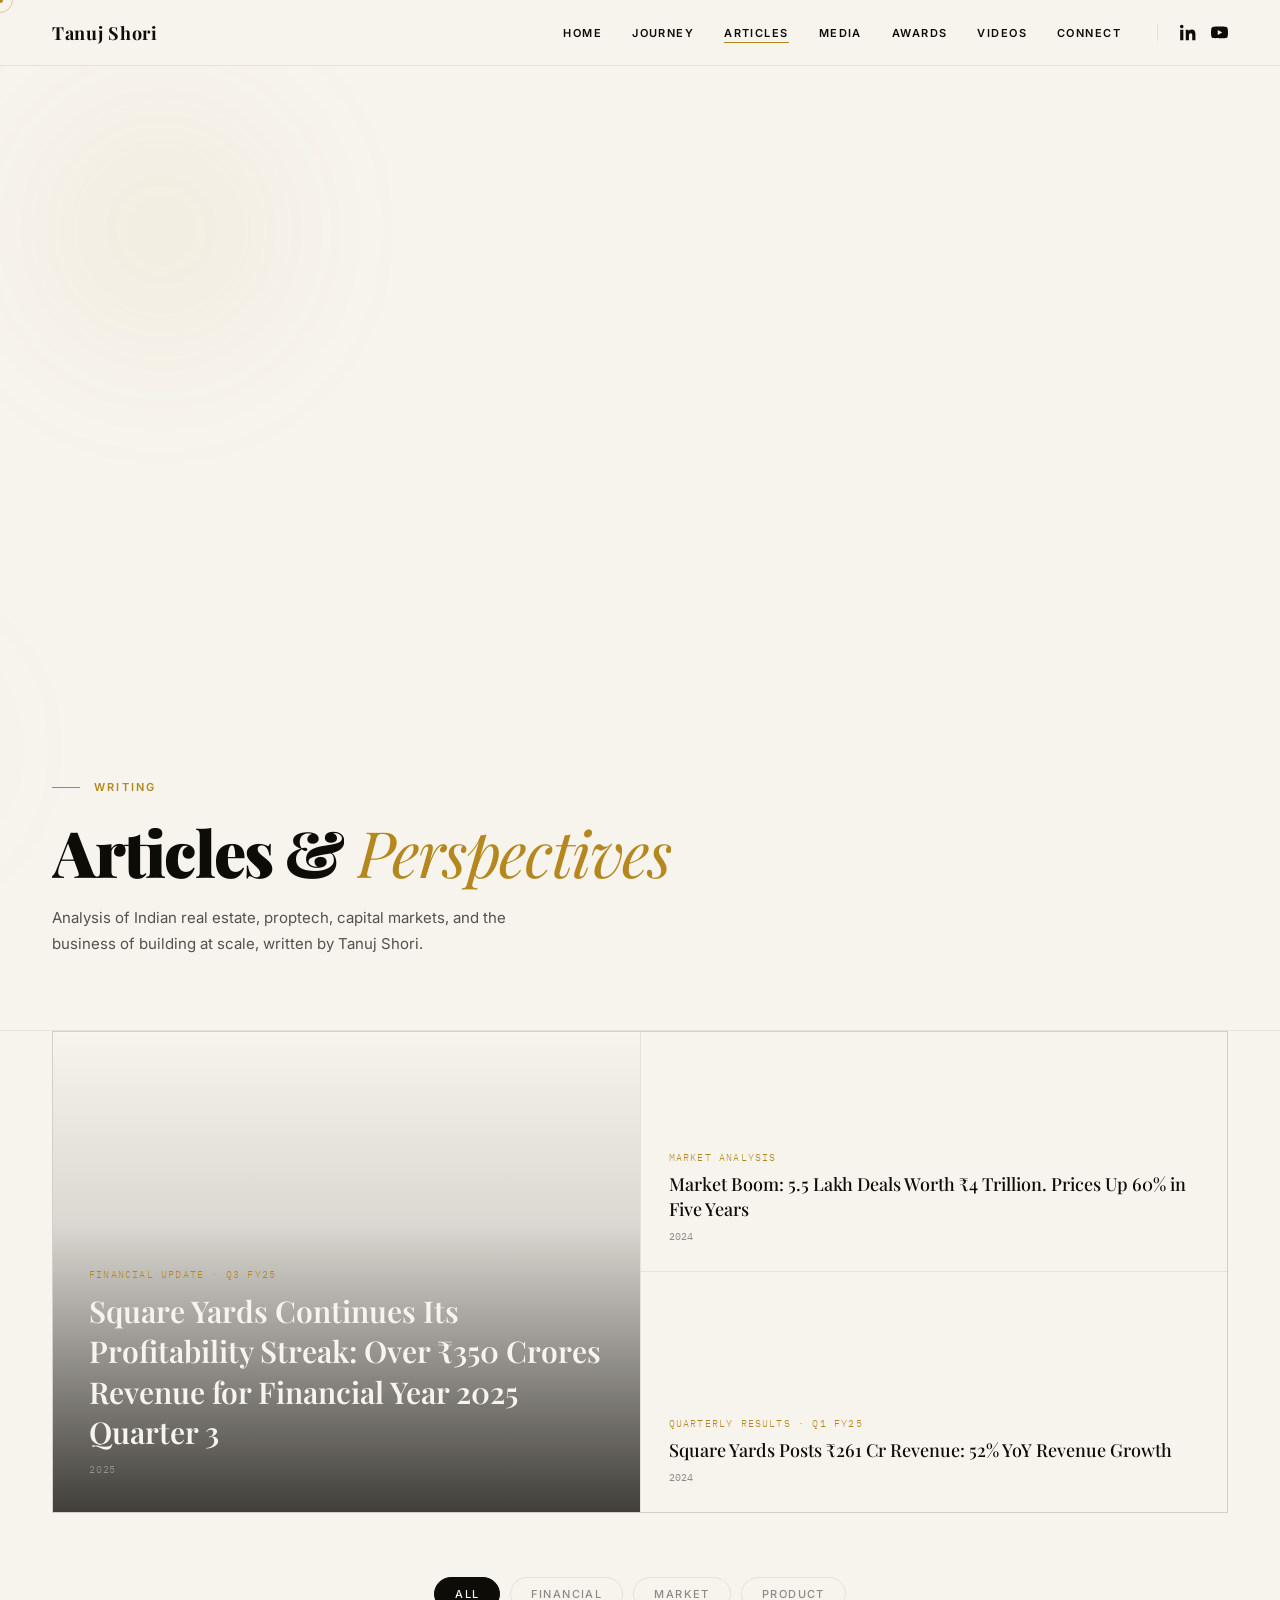
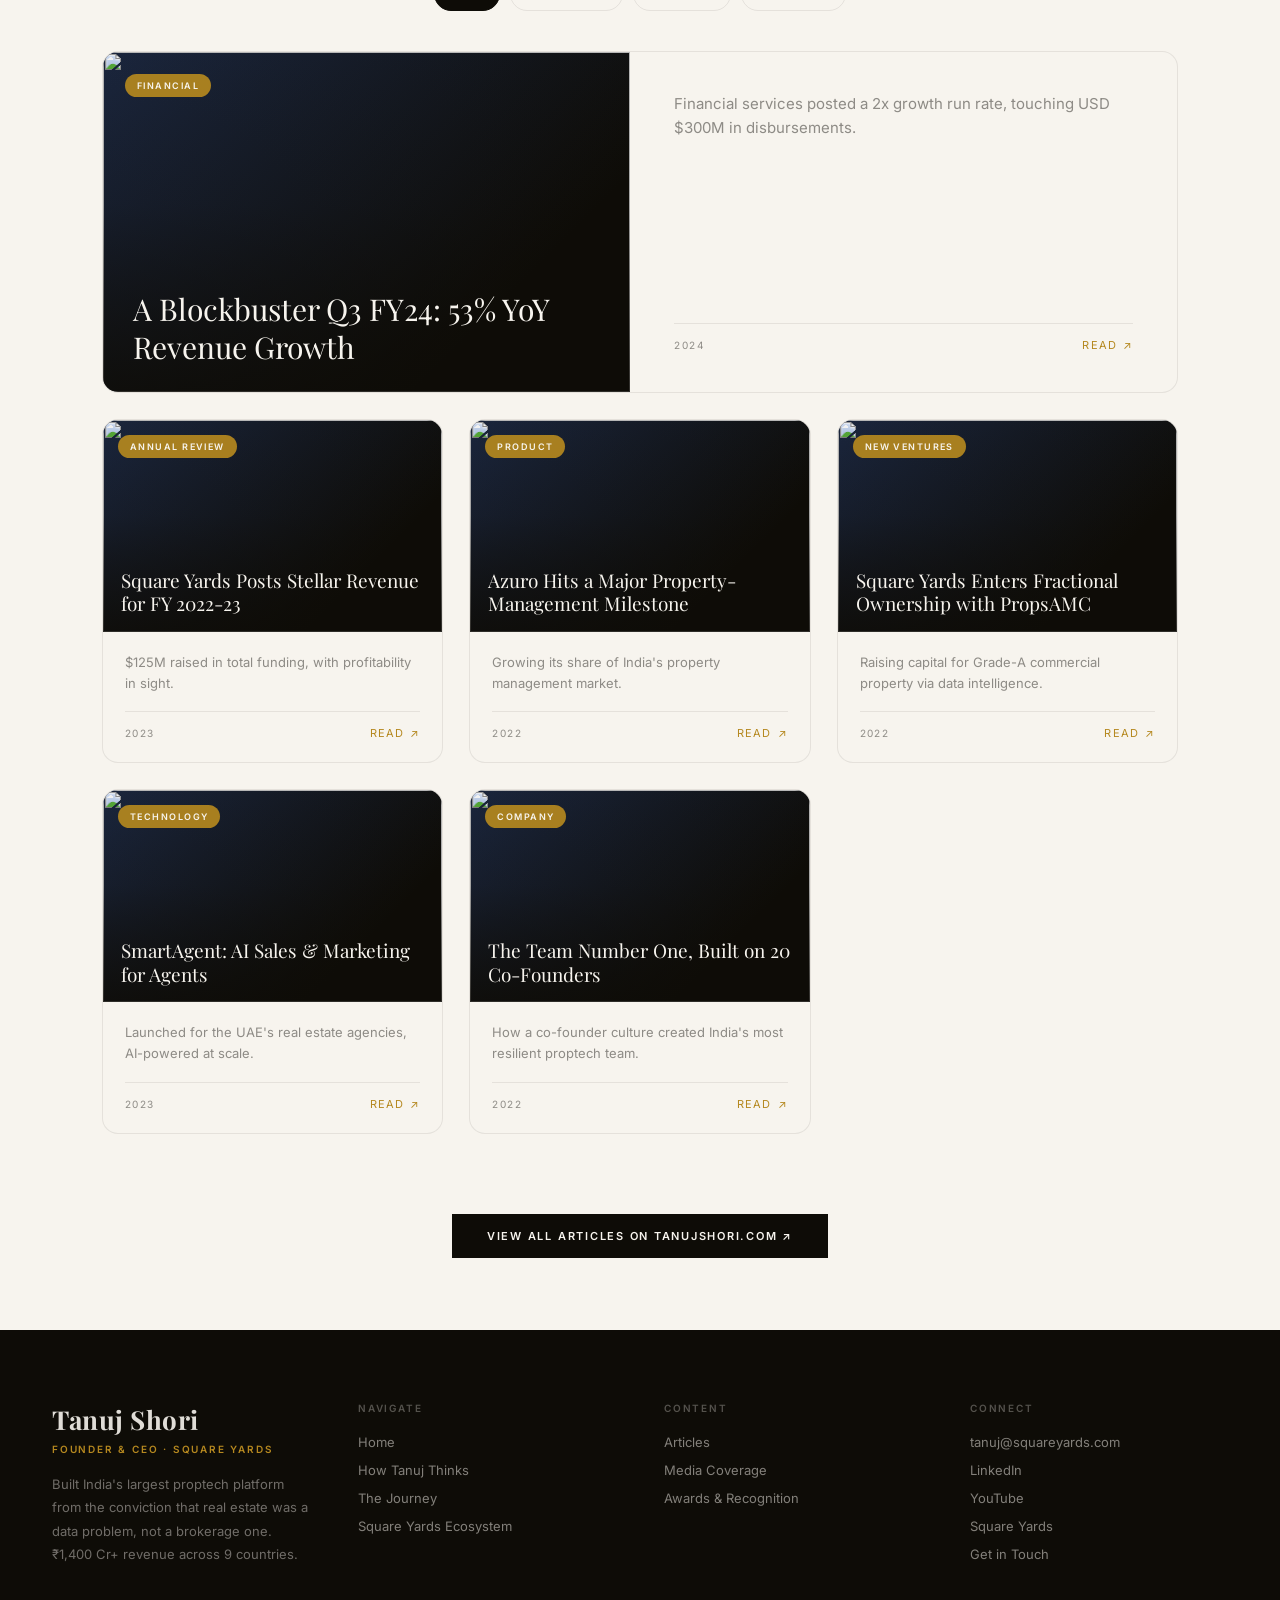
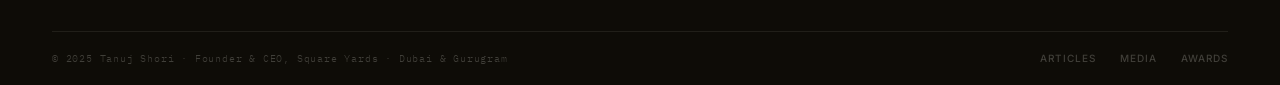
==== articles.html @ 81e1f93f "Update articles.html" ====
<!DOCTYPE html>
<html lang="en">
<head>
<meta charset="UTF-8">
<meta name="viewport" content="width=device-width,initial-scale=1.0">
<title>Articles · Tanuj Shori</title>
<meta name="description" content="Writing and thinking by Tanuj Shori, Founder and CEO of Square Yards, on Indian real estate, proptech, and building at scale.">
<link rel="stylesheet" href="shared.css">
<style>
.articles-grid{display:grid;grid-template-columns:repeat(3,1fr);gap:32px;padding:72px var(--pad);}
.a-card-img{background:var(--cream);}
.featured-row{display:grid;grid-template-columns:1fr 1fr;gap:1px;background:var(--ink08);border:1px solid var(--ink08);margin:0 var(--pad) 56px;}
.feat-big{grid-row:span 2;background:var(--parchment);position:relative;overflow:hidden;min-height:480px;display:flex;flex-direction:column;justify-content:flex-end;padding:36px;}
.feat-big-img{position:absolute;inset:0;overflow:hidden;}
.feat-big-img img{width:100%;height:100%;object-fit:cover;transition:transform .55s cubic-bezier(.16,1,.3,1);}
.feat-big:hover .feat-big-img img{transform:scale(1.04);}
.feat-big-overlay{position:absolute;inset:0;background:linear-gradient(to top,rgba(14,12,7,.78) 0%,rgba(14,12,7,.12) 60%,transparent 100%);}
.feat-big-content{position:relative;z-index:1;}
.feat-big-cat{font-family:var(--mono);font-size:10px;font-weight:300;letter-spacing:.12em;text-transform:uppercase;color:var(--gold);margin-bottom:10px;}
.feat-big-title{font-family:var(--serif);font-size:clamp(22px,2.4vw,30px);font-weight:600;color:#F7F4EE;line-height:1.35;margin-bottom:10px;}
.feat-big-yr{font-family:var(--mono);font-size:10px;font-weight:300;color:rgba(247,244,238,.4);letter-spacing:.08em;}
.feat-sm{background:var(--parchment);padding:28px;display:flex;flex-direction:column;justify-content:flex-end;min-height:220px;position:relative;overflow:hidden;transition:background .25s;}
.feat-sm:hover{background:var(--warm-white);}
.feat-sm-cat{font-family:var(--mono);font-size:10px;font-weight:300;letter-spacing:.12em;text-transform:uppercase;color:var(--gold);margin-bottom:8px;}
.feat-sm-title{font-family:var(--serif);font-size:18px;font-weight:500;color:var(--ink);line-height:1.4;margin-bottom:8px;transition:color .2s;}
.feat-sm:hover .feat-sm-title{color:var(--gold);}
.feat-sm-yr{font-family:var(--mono);font-size:10px;color:var(--ink45);}
.filter-bar{display:flex;align-items:center;gap:0;padding:0 var(--pad);border-bottom:1px solid var(--ink08);}
.filter-btn{font-size:11px;font-weight:500;letter-spacing:.13em;text-transform:uppercase;color:var(--ink45);padding:16px 22px;border-bottom:2px solid transparent;margin-bottom:-1px;transition:color .2s,border-color .2s;cursor:pointer;background:none;border-left:none;border-right:none;border-top:none;}
.filter-btn.on{color:var(--ink);border-bottom-color:var(--gold);}
.filter-btn:hover{color:var(--ink);}
@media(max-width:900px){
  .featured-row{grid-template-columns:1fr;}
  .feat-big{grid-row:span 1;min-height:340px;}
  .articles-grid{grid-template-columns:1fr;padding:48px var(--pad);}
}
.cover-1{background:#1A1710;}.cover-2{background:#E8E3D8;}.cover-3{background:#1E160A;}
.cover-4{background:#EDE9DF;}.cover-5{background:#0E0C07;}.cover-6{background:#E5E0D4;}
.cover-7{background:#241C0A;}.cover-8{background:#F0EBE0;}.cover-9{background:#130F06;}
.svg-overlay{width:100%;height:100%;display:flex;align-items:center;justify-content:center;position:absolute;inset:0;}
.svg-txt{font-family:'Playfair Display',serif;font-size:52px;font-style:italic;font-weight:400;opacity:.14;letter-spacing:-.02em;}
.svg-dark .svg-txt{color:#0E0C07;}.svg-light .svg-txt{color:#F7F4EE;}

/* ===== modern magazine cards ===== */
.mag-wrap{max-width:1180px;margin:0 auto;padding:36px var(--pad) 80px;}
.mag-grid{display:grid;grid-template-columns:repeat(auto-fill,minmax(300px,1fr));gap:26px;}
.mag-card{display:flex;flex-direction:column;background:var(--parchment);border:1px solid var(--ink08);border-radius:16px;overflow:hidden;text-decoration:none;transition:transform .32s cubic-bezier(.22,1,.36,1),box-shadow .32s,border-color .32s;}
.mag-card:hover{transform:translateY(-7px);box-shadow:0 28px 56px -32px rgba(14,12,7,.55);border-color:var(--gold-rule);}
.mag-cover{position:relative;aspect-ratio:16/10;overflow:hidden;background:linear-gradient(135deg,#1b2740,#0E0C07 75%);}
.mag-cover img{position:absolute;inset:0;width:100%;height:100%;object-fit:cover;transition:transform .5s ease;}
.mag-card:hover .mag-cover img{transform:scale(1.06);}
.mag-cover::after{content:'';position:absolute;inset:0;background:linear-gradient(to top,rgba(14,12,7,.82),rgba(14,12,7,.15) 55%,rgba(14,12,7,.05));}
.mag-badge{position:absolute;top:15px;left:15px;z-index:2;font-size:9px;font-weight:600;letter-spacing:.16em;text-transform:uppercase;color:#F7F4EE;background:rgba(181,136,31,.92);padding:6px 12px;border-radius:100px;}
.mag-cover-title{position:absolute;left:18px;right:18px;bottom:16px;z-index:2;font-family:'Playfair Display',serif;font-size:19px;line-height:1.24;color:#F7F4EE;}
.mag-body{padding:20px 22px 22px;display:flex;flex-direction:column;flex:1;}
.mag-excerpt{font-size:13px;line-height:1.6;color:var(--ink45);flex:1;}
.mag-meta{display:flex;align-items:center;justify-content:space-between;margin-top:18px;padding-top:14px;border-top:1px solid var(--ink08);}
.mag-yr{font-size:10px;letter-spacing:.14em;text-transform:uppercase;color:var(--ink45);}
.mag-read{font-size:11px;letter-spacing:.1em;text-transform:uppercase;color:var(--gold);display:inline-flex;gap:6px;align-items:center;}
.mag-card:hover .mag-read span{transform:translateX(4px);}
.mag-read span{transition:transform .3s;}
/* featured lead */
.mag-card--feat{grid-column:1/-1;flex-direction:row;}
.mag-card--feat .mag-cover{flex:1.15;aspect-ratio:auto;min-height:340px;}
.mag-card--feat .mag-cover-title{font-size:30px;left:30px;right:30px;bottom:26px;}
.mag-card--feat .mag-body{flex:1;justify-content:center;padding:40px 44px;}
.mag-card--feat .mag-excerpt{font-size:15px;}
.mag-card--feat .mag-badge{top:22px;left:22px;}
@media(max-width:760px){.mag-card--feat{flex-direction:column;}.mag-card--feat .mag-cover{min-height:220px;}.mag-card--feat .mag-body{padding:24px;}}
/* modern filter pills */
.filter-bar{justify-content:center;flex-wrap:wrap;gap:10px;border-bottom:none !important;padding:8px var(--pad) 4px !important;}
.filter-btn{border:1px solid var(--ink08) !important;border-radius:100px !important;padding:9px 20px !important;margin:0 !important;}
.filter-btn.on{background:var(--ink);color:#F7F4EE !important;border-color:var(--ink) !important;}

</style>

<style>
/* ── PREMIUM MOTION ── */
@keyframes mRise{from{transform:translateY(112%)}to{transform:translateY(0)}}
@keyframes lineGrow{from{width:0}to{width:28px}}
@keyframes fadeUp{from{opacity:0;transform:translateY(16px)}to{opacity:1;transform:translateY(0)}}
@keyframes orbA{0%,100%{transform:translate(0,0) scale(1)}50%{transform:translate(44px,-30px) scale(1.14)}}
@keyframes orbB{0%,100%{transform:translate(0,0) scale(1)}50%{transform:translate(-52px,26px) scale(1.07)}}
.page-header{position:relative;overflow:hidden;}
.orb{position:absolute;border-radius:50%;filter:blur(70px);pointer-events:none;opacity:.55;z-index:0;}
.orb-a{width:360px;height:360px;right:6%;top:-90px;background:radial-gradient(circle,rgba(181,136,31,.20),transparent 70%);animation:orbA 14s ease-in-out infinite;}
.orb-b{width:280px;height:280px;right:26%;bottom:-110px;background:radial-gradient(circle,rgba(181,136,31,.11),transparent 70%);animation:orbB 18s ease-in-out infinite;}
.page-header>*{position:relative;z-index:1;}
.page-header-eye-line{animation:lineGrow .8s cubic-bezier(.16,1,.3,1) both;}
.page-header-eye-text{animation:fadeUp .7s .15s cubic-bezier(.16,1,.3,1) both;}
.mline{display:inline-block;overflow:hidden;vertical-align:bottom;padding-bottom:.08em;margin-bottom:-.08em;}
.mline-in{display:inline-block;transform:translateY(112%);animation:mRise .95s .18s cubic-bezier(.16,1,.3,1) forwards;}
.mline:nth-of-type(2) .mline-in{animation-delay:.34s;}
.page-header-sub{animation:fadeUp .8s .58s cubic-bezier(.16,1,.3,1) both;}
.img-rev{position:relative;}
.img-rev::after{content:'';position:absolute;inset:0;z-index:2;background:linear-gradient(105deg,var(--cream) 55%,rgba(181,136,31,.30));transform:translateX(0);transition:transform 1.05s cubic-bezier(.7,0,.2,1) .1s;}
.vis .img-rev::after{transform:translateX(102%);}
.a-card{transition:transform .35s cubic-bezier(.16,1,.3,1);}
.a-card:hover{transform:translateY(-4px);}
@media(prefers-reduced-motion:reduce){
  .mline-in,.page-header-eye-line,.page-header-eye-text,.page-header-sub{animation:none!important;transform:none!important;opacity:1!important;}
  .orb{display:none;}
  .img-rev::after{display:none;}
}
</style>
<style>.feat-sm,.feat-big{transition:transform .35s cubic-bezier(.16,1,.3,1);}.feat-sm:hover{transform:translateY(-3px);}</style></head>
<body>
<div class="cur" id="cur"></div>
<div class="cur-ring" id="ring"></div>

<nav class="nav" id="nav">
  <a href="index.html" class="nav-brand">Tanuj Shori</a>
  <div class="nav-links">
    <a href="index.html" class="nav-a">Home</a>
    <a href="index.html#journey" class="nav-a">Journey</a>
    <a href="articles.html" class="nav-a active">Articles</a>
    <a href="media.html" class="nav-a">Media</a>
    <a href="awards.html" class="nav-a">Awards</a>
    <a href="videos.html" class="nav-a">Videos</a>
    <a href="index.html#connect" class="nav-a">Connect</a>
    <span class="nav-social">
      <a href="https://www.linkedin.com/in/tanuj-shori-420b402/" target="_blank" rel="noopener" class="nav-ico" aria-label="LinkedIn"><svg viewBox="0 0 24 24" fill="currentColor"><path d="M4.98 3.5C4.98 4.88 3.87 6 2.49 6S0 4.88 0 3.5 1.11 1 2.49 1s2.49 1.12 2.49 2.5zM.24 8h4.5v15H.24V8zm7.5 0h4.31v2.05h.06c.6-1.14 2.07-2.34 4.26-2.34 4.56 0 5.4 3 5.4 6.9V23h-4.5v-6.49c0-1.55-.03-3.54-2.16-3.54-2.16 0-2.49 1.69-2.49 3.43V23h-4.5V8z"/></svg></a>
      <a href="https://www.youtube.com/channel/UCA9dt3sQlYdMNg7EwJvCCUQ" target="_blank" rel="noopener" class="nav-ico" aria-label="YouTube"><svg viewBox="0 0 24 24" fill="currentColor"><path d="M23.5 6.2a3.02 3.02 0 0 0-2.12-2.14C19.5 3.55 12 3.55 12 3.55s-7.5 0-9.38.51A3.02 3.02 0 0 0 .5 6.2 31.5 31.5 0 0 0 0 12a31.5 31.5 0 0 0 .5 5.8 3.02 3.02 0 0 0 2.12 2.14C4.5 20.45 12 20.45 12 20.45s7.5 0 9.38-.51a3.02 3.02 0 0 0 2.12-2.14A31.5 31.5 0 0 0 24 12a31.5 31.5 0 0 0-.5-5.8zM9.55 15.57V8.43L15.82 12l-6.27 3.57z"/></svg></a>
    </span>
  </div>
  <div class="burger" id="burger"><span></span><span></span><span></span></div>
</nav>
<div class="mob-drawer" id="drawer">
  <a href="index.html" class="mob-a">Home</a>
  <a href="index.html#journey" class="mob-a">Journey</a>
  <a href="articles.html" class="mob-a">Articles</a>
  <a href="media.html" class="mob-a">Media</a>
  <a href="awards.html" class="mob-a">Awards</a>
  <a href="videos.html" class="mob-a">Videos</a>
  <a href="index.html#connect" class="mob-a">Connect</a>
</div>

<div class="page-header">
  <div class="orb orb-a"></div>
  <div class="orb orb-b"></div>

  <div class="page-header-eye rv"><div class="page-header-eye-line"></div><span class="page-header-eye-text">Writing</span></div>
  <h1 class="page-header-h"><span class="mline"><span class="mline-in">Articles &amp;</span></span> <span class="mline"><span class="mline-in"><em>Perspectives</em></span></span></h1>
  <p class="page-header-sub rv d2">Analysis of Indian real estate, proptech, capital markets, and the business of building at scale, written by Tanuj Shori.</p>
</div>

<!-- FEATURED EDITORIAL LAYOUT -->
<div class="featured-row">
  <a href="https://www.tanujshori.com/article/square-yards-continues-its-profitability-streak-over-rs-350-crores-revenue-for-financial-year-2025-quarter-3/" target="_blank" rel="noopener" class="feat-big rv">
    <div class="feat-big-img img-rev cover-1"><div class="svg-overlay svg-light"><span class="svg-txt">₹350Cr+</span></div></div>
    <div class="feat-big-overlay"></div>
    <div class="feat-big-content">
      <div class="feat-big-cat">Financial Update · Q3 FY25</div>
      <div class="feat-big-title">Square Yards Continues Its Profitability Streak: Over ₹350 Crores Revenue for Financial Year 2025 Quarter 3</div>
      <div class="feat-big-yr">2025</div>
    </div>
  </a>
  <a href="https://www.tanujshori.com/article/market-boom-5-5-lakh-deals-worth-rs-4-trillion-prices-skyrocket-60-percent-in-5-years/" target="_blank" rel="noopener" class="feat-sm">
    <div class="feat-sm-cat">Market Analysis</div>
    <div class="feat-sm-title">Market Boom: 5.5 Lakh Deals Worth ₹4 Trillion. Prices Up 60% in Five Years</div>
    <div class="feat-sm-yr">2024</div>
  </a>
  <a href="https://www.tanujshori.com/article/square-yards-posts-inr-261-revenue-registers-52-y-o-y-revenue-growth-in-q1-fy25/" target="_blank" rel="noopener" class="feat-sm">
    <div class="feat-sm-cat">Quarterly Results · Q1 FY25</div>
    <div class="feat-sm-title">Square Yards Posts ₹261 Cr Revenue: 52% YoY Revenue Growth</div>
    <div class="feat-sm-yr">2024</div>
  </a>
</div>

<!-- ALL ARTICLES GRID -->
<div class="filter-bar">
  <button class="filter-btn on" data-f="all">All</button>
  <button class="filter-btn" data-f="financial">Financial</button>
  <button class="filter-btn" data-f="market">Market</button>
  <button class="filter-btn" data-f="product">Product</button>
</div>

<div class="mag-wrap"><div class="mag-grid">
  <a href="https://www.tanujshori.com/article/a-blockbuster-q3-fy24-for-square-yards-with-53-of-yoy-revenue-growth/" target="_blank" rel="noopener" class="mag-card a-card mag-card--feat rv" data-cat="financial">
    <div class="mag-cover"><span class="mag-badge">Financial</span><img src="https://images.unsplash.com/photo-1444723121867-7a241cacace9?auto=format&fit=crop&w=900&q=80" alt="" loading="lazy"><span class="mag-cover-title">A Blockbuster Q3 FY24: 53% YoY Revenue Growth</span></div>
    <div class="mag-body"><p class="mag-excerpt">Financial services posted a 2x growth run rate, touching USD $300M in disbursements.</p><div class="mag-meta"><span class="mag-yr">2024</span><span class="mag-read">Read<span>&#8599;</span></span></div></div>
  </a>
  <a href="https://www.tanujshori.com/article/square-yards-posts-stellar-revenue-feat-for-fy2022-23/" target="_blank" rel="noopener" class="mag-card a-card rv" data-cat="financial">
    <div class="mag-cover"><span class="mag-badge">Annual Review</span><img src="https://images.unsplash.com/photo-1496514428289-1e75a4dee5db?auto=format&fit=crop&w=900&q=80" alt="" loading="lazy"><span class="mag-cover-title">Square Yards Posts Stellar Revenue for FY 2022-23</span></div>
    <div class="mag-body"><p class="mag-excerpt">$125M raised in total funding, with profitability in sight.</p><div class="mag-meta"><span class="mag-yr">2023</span><span class="mag-read">Read<span>&#8599;</span></span></div></div>
  </a>
  <a href="https://www.tanujshori.com/article/azuro-by-square-yards-achieves-huge-milestone-for-its-property-management-business/" target="_blank" rel="noopener" class="mag-card a-card rv" data-cat="product">
    <div class="mag-cover"><span class="mag-badge">Product</span><img src="https://images.unsplash.com/photo-1529253355930-ddbe423a2ac7?auto=format&fit=crop&w=900&q=80" alt="" loading="lazy"><span class="mag-cover-title">Azuro Hits a Major Property-Management Milestone</span></div>
    <div class="mag-body"><p class="mag-excerpt">Growing its share of India's property management market.</p><div class="mag-meta"><span class="mag-yr">2022</span><span class="mag-read">Read<span>&#8599;</span></span></div></div>
  </a>
  <a href="https://www.tanujshori.com/article/square-yards-gets-into-fractional-ownership-category-with-new-venture/" target="_blank" rel="noopener" class="mag-card a-card rv" data-cat="product">
    <div class="mag-cover"><span class="mag-badge">New Ventures</span><img src="https://images.unsplash.com/photo-1444723121867-7a241cacace9?auto=format&fit=crop&w=900&q=80" alt="" loading="lazy"><span class="mag-cover-title">Square Yards Enters Fractional Ownership with PropsAMC</span></div>
    <div class="mag-body"><p class="mag-excerpt">Raising capital for Grade-A commercial property via data intelligence.</p><div class="mag-meta"><span class="mag-yr">2022</span><span class="mag-read">Read<span>&#8599;</span></span></div></div>
  </a>
  <a href="https://www.tanujshori.com/article/an-innovative-ai-based-marketing-and-sales-platform-from-square-yards/" target="_blank" rel="noopener" class="mag-card a-card rv" data-cat="product">
    <div class="mag-cover"><span class="mag-badge">Technology</span><img src="https://images.unsplash.com/photo-1496514428289-1e75a4dee5db?auto=format&fit=crop&w=900&q=80" alt="" loading="lazy"><span class="mag-cover-title">SmartAgent: AI Sales & Marketing for Agents</span></div>
    <div class="mag-body"><p class="mag-excerpt">Launched for the UAE's real estate agencies, AI-powered at scale.</p><div class="mag-meta"><span class="mag-yr">2023</span><span class="mag-read">Read<span>&#8599;</span></span></div></div>
  </a>
  <a href="https://www.tanujshori.com/article/square-yards-the-team-no-1-in-the-real-estate-market-with-20-co-founders/" target="_blank" rel="noopener" class="mag-card a-card rv" data-cat="market">
    <div class="mag-cover"><span class="mag-badge">Company</span><img src="https://images.unsplash.com/photo-1529253355930-ddbe423a2ac7?auto=format&fit=crop&w=900&q=80" alt="" loading="lazy"><span class="mag-cover-title">The Team Number One, Built on 20 Co-Founders</span></div>
    <div class="mag-body"><p class="mag-excerpt">How a co-founder culture created India's most resilient proptech team.</p><div class="mag-meta"><span class="mag-yr">2022</span><span class="mag-read">Read<span>&#8599;</span></span></div></div>
  </a>
</div></div>

<div style="text-align:center;padding:0 var(--pad) 72px;">
  <a href="https://www.tanujshori.com/article/" target="_blank" rel="noopener" class="btn-ink rv">View All Articles on tanujshori.com ↗</a>
</div>

<!-- FOOTER -->
<footer class="footer">
  <div class="footer-inner">
    <div>
      <div class="footer-brand-name">Tanuj Shori</div>
      <div class="footer-brand-sub">Founder &amp; CEO · Square Yards</div>
      <div class="footer-brand-desc">Built India's largest proptech platform from the conviction that real estate was a data problem, not a brokerage one. ₹1,400 Cr+ revenue across 9 countries.</div>
    </div>
    <div>
      <div class="footer-col-head">Navigate</div>
      <div class="footer-col-links">
        <a href="index.html" class="footer-col-a">Home</a>
        <a href="index.html#thinking" class="footer-col-a">How Tanuj Thinks</a>
        <a href="index.html#journey" class="footer-col-a">The Journey</a>
        <a href="index.html#ecosystem" class="footer-col-a">Square Yards Ecosystem</a>
      </div>
    </div>
    <div>
      <div class="footer-col-head">Content</div>
      <div class="footer-col-links">
        <a href="articles.html" class="footer-col-a">Articles</a>
        <a href="media.html" class="footer-col-a">Media Coverage</a>
        <a href="awards.html" class="footer-col-a">Awards &amp; Recognition</a>
      </div>
    </div>
    <div>
      <div class="footer-col-head">Connect</div>
      <div class="footer-col-links">
        <a href="mailto:tanuj@squareyards.com" class="footer-col-a">tanuj@squareyards.com</a>
        <a href="https://www.linkedin.com/in/tanuj-shori-420b402/" target="_blank" rel="noopener" class="footer-col-a">LinkedIn</a>
        <a href="https://www.youtube.com/channel/UCA9dt3sQlYdMNg7EwJvCCUQ" target="_blank" rel="noopener" class="footer-col-a">YouTube</a>
        <a href="https://www.squareyards.com" target="_blank" rel="noopener" class="footer-col-a">Square Yards</a>
        <a href="index.html#connect" class="footer-col-a">Get in Touch</a>
      </div>
    </div>
  </div>
  <div class="footer-bottom">
    <span class="footer-copy">© 2025 Tanuj Shori · Founder &amp; CEO, Square Yards · Dubai &amp; Gurugram</span>
    <div class="footer-bottom-links">
      <a href="articles.html" class="footer-bottom-a">Articles</a>
      <a href="media.html" class="footer-bottom-a">Media</a>
      <a href="awards.html" class="footer-bottom-a">Awards</a>
    </div>
  </div>
</footer>

<script src="shared.js"></script>
<script>
/* filter */
document.querySelectorAll('.filter-btn').forEach(function(btn){
  btn.addEventListener('click',function(){
    document.querySelectorAll('.filter-btn').forEach(function(b){b.classList.remove('on');});
    btn.classList.add('on');
    var f=btn.dataset.f;
    document.querySelectorAll('.a-card').forEach(function(c){
      c.style.display=(f==='all'||c.dataset.cat===f)?'':'none';
    });
  });
});
</script>
</body>
</html>
---- shared.css ----
@import url('https://fonts.googleapis.com/css2?family=Playfair+Display:ital,wght@0,400;0,500;0,700;0,900;1,300;1,400;1,700&family=Inter:wght@300;400;500;600&family=IBM+Plex+Mono:wght@300;400&display=swap');

*,*::before,*::after{box-sizing:border-box;margin:0;padding:0;}
html{scroll-behavior:smooth;font-size:16px;}
body{
  background:#F7F4EE;
  color:#0E0C07;
  font-family:'Inter',sans-serif;
  font-weight:400;
  overflow-x:hidden;
  -webkit-font-smoothing:antialiased;
  -moz-osx-font-smoothing:grayscale;
}
img{display:block;max-width:100%;}
a{text-decoration:none;color:inherit;}
button{cursor:pointer;border:none;background:none;font-family:inherit;}

:root{
  --ink:#0E0C07;
  --ink70:rgba(14,12,7,0.70);
  --ink45:rgba(14,12,7,0.45);
  --ink22:rgba(14,12,7,0.22);
  --ink08:rgba(14,12,7,0.08);
  --parchment:#F7F4EE;
  --cream:#EDE9DF;
  --warm-white:#FDFCF8;
  --gold:#B5881F;
  --gold-light:rgba(181,136,31,0.12);
  --gold-rule:rgba(181,136,31,0.3);
  --serif:'Playfair Display',serif;
  --sans:'Inter',sans-serif;
  --mono:'IBM Plex Mono',monospace;
  --max:1280px;
  --pad:52px;
}

/* ── CURSOR ── */
.cur,
.cur-ring{position:fixed;pointer-events:none;z-index:9999;transform:translate(-50%,-50%);}
.cur{width:6px;height:6px;background:var(--gold);border-radius:50%;transition:width .16s,height .16s,opacity .2s;}
.cur-ring{width:26px;height:26px;border:1px solid rgba(181,136,31,.4);border-radius:50%;z-index:9998;transition:width .2s,height .2s,border-color .2s;}
.cur.big{width:14px;height:14px;}
.cur-ring.big{width:48px;height:48px;border-color:rgba(181,136,31,.15);}
@media (hover:none),(pointer:coarse){.cur,.cur-ring{display:none!important;}}

/* ── NAV ── */
.nav{
  position:fixed;top:0;left:0;right:0;z-index:200;
  height:66px;padding:0 var(--pad);
  display:flex;align-items:center;justify-content:space-between;
  transition:background .3s,border-color .3s;
  background:rgba(247,244,238,1);
  backdrop-filter:blur(18px);
  -webkit-backdrop-filter:blur(18px);
  border-bottom:1px solid var(--ink08);
}
.nav.scrolled{
  background:rgba(247,244,238,1);
  backdrop-filter:blur(18px);
  -webkit-backdrop-filter:blur(18px);
  border-bottom-color:var(--ink08);
}
.nav-brand{
  font-family:var(--serif);font-size:18px;font-weight:700;
  letter-spacing:0.04em;color:var(--ink);
}
.nav-links{display:flex;align-items:center;gap:30px;}
.nav-a{
  font-size:11px;font-weight:600;letter-spacing:0.13em;text-transform:uppercase;
  color:var(--ink);position:relative;transition:color .2s;
}
.nav-a::after{
  content:'';position:absolute;bottom:-3px;left:0;right:0;
  height:1px;background:var(--gold);
  transform:scaleX(0);transform-origin:left;transition:transform .22s;
}
.nav-a:hover{color:var(--ink);}
.nav-a:hover::after,
.nav-a.active::after{transform:scaleX(1);}
.nav-a.active{color:var(--ink);}

/* mobile */
.burger{display:none;flex-direction:column;gap:5px;cursor:pointer;padding:4px;}
.burger span{display:block;width:22px;height:1.5px;background:var(--ink);border-radius:1px;transition:all .28s;}
.burger.open span:nth-child(1){transform:translateY(6.5px) rotate(45deg);}
.burger.open span:nth-child(2){opacity:0;transform:scaleX(0);}
.burger.open span:nth-child(3){transform:translateY(-6.5px) rotate(-45deg);}
.mob-drawer{
  position:fixed;top:66px;left:0;right:0;bottom:0;z-index:190;
  background:rgba(247,244,238,.98);backdrop-filter:blur(20px);
  padding:40px var(--pad);display:none;flex-direction:column;
  transform:translateX(100%);transition:transform .32s cubic-bezier(.4,0,.2,1);
}
.mob-drawer.show{display:flex;}
.mob-drawer.open{transform:translateX(0);}
.mob-a{
  font-family:var(--serif);font-size:26px;font-weight:500;
  color:var(--ink45);padding:16px 0;border-bottom:1px solid var(--ink08);
  transition:color .2s;
}
.mob-a:hover{color:var(--gold);}

/* ── PAGE HEADER (sub-pages) ── */
.page-header{
  padding:140px var(--pad) 72px;
  border-bottom:1px solid var(--ink08);
  background:var(--parchment);
}
.page-header-eye{display:flex;align-items:center;gap:14px;margin-bottom:24px;}
.page-header-eye-line{width:28px;height:1px;background:var(--gold);}
.page-header-eye-text{font-size:11px;font-weight:600;letter-spacing:.20em;text-transform:uppercase;color:var(--gold);}
.page-header-h{
  font-family:var(--serif);font-size:clamp(44px,5vw,72px);
  font-weight:900;letter-spacing:-.022em;line-height:1.05;color:var(--ink);
  margin-bottom:20px;
}
.page-header-h em{font-style:italic;font-weight:400;color:var(--gold);}
.page-header-sub{font-size:15px;font-weight:400;line-height:1.75;color:var(--ink70);max-width:520px;}

/* ── SECTION EYEBROW ── */
.eye{display:flex;align-items:center;gap:14px;margin-bottom:32px;}
.eye-line{width:28px;height:1px;background:var(--gold);}
.eye-label{font-size:11px;font-weight:600;letter-spacing:.20em;text-transform:uppercase;color:var(--gold);}

/* ── ARTICLE CARD ── */
.card-grid{
  display:grid;
  grid-template-columns:repeat(3,1fr);
  gap:32px;
}
.a-card{cursor:pointer;display:block;}
.a-card-img{
  width:100%;aspect-ratio:16/10;
  overflow:hidden;position:relative;
  background:var(--cream);
  margin-bottom:18px;
}
.a-card-img img{
  width:100%;height:100%;object-fit:cover;object-position:center;
  transition:transform .55s cubic-bezier(.16,1,.3,1);
}
.a-card:hover .a-card-img img{transform:scale(1.04);}
.a-card-cat{
  font-family:var(--mono);font-size:10px;font-weight:300;
  letter-spacing:.12em;text-transform:uppercase;
  color:var(--gold);margin-bottom:9px;
}
.a-card-title{
  font-family:var(--serif);font-size:19px;font-weight:500;
  color:var(--ink);line-height:1.42;margin-bottom:10px;
  transition:color .2s;
}
.a-card:hover .a-card-title{color:var(--gold);}
.a-card-excerpt{font-size:13px;font-weight:400;color:var(--ink45);line-height:1.72;}
.a-card-meta{
  display:flex;align-items:center;gap:10px;margin-top:14px;
  padding-top:14px;border-top:1px solid var(--ink08);
}
.a-card-yr{font-family:var(--mono);font-size:10px;font-weight:300;color:var(--ink45);letter-spacing:.08em;}
.a-card-arr{margin-left:auto;font-size:13px;color:var(--ink22);transition:transform .2s,color .2s;}
.a-card:hover .a-card-arr{transform:translate(2px,-2px);color:var(--gold);}

/* ── MEDIA CARD ── */
.m-card{background:var(--warm-white);border:1px solid var(--ink08);padding:28px 26px;transition:background .25s,border-color .25s;}
.m-card:hover{background:#fff;border-color:var(--gold-rule);}
.m-card-pub{font-family:var(--serif);font-size:13px;font-weight:700;letter-spacing:.02em;color:var(--ink);margin-bottom:14px;padding-bottom:14px;border-bottom:1px solid var(--ink08);}
.m-card-q{font-family:var(--serif);font-size:15px;font-style:italic;font-weight:400;line-height:1.65;color:var(--ink);margin-bottom:14px;}
.m-card-yr{font-family:var(--mono);font-size:9px;font-weight:300;letter-spacing:.12em;text-transform:uppercase;color:var(--ink45);}

/* ── AWARD CARD ── */
.aw-card{
  border:1px solid var(--ink08);padding:24px 22px;
  position:relative;background:var(--warm-white);
  transition:border-color .25s,background .25s;overflow:hidden;
}
.aw-card::before{
  content:'';position:absolute;top:0;left:0;right:0;
  height:2px;background:var(--gold);
  transform:scaleX(0);transform-origin:left;
  transition:transform .38s ease;
}
.aw-card:hover{border-color:rgba(181,136,31,.3);background:#fff;}
.aw-card:hover::before{transform:scaleX(1);}
.aw-yr{font-family:var(--mono);font-size:10px;font-weight:300;color:var(--gold);letter-spacing:.10em;margin-bottom:10px;}
.aw-name{font-family:var(--serif);font-size:17px;font-weight:600;color:var(--ink);line-height:1.32;margin-bottom:8px;}
.aw-body{font-size:12px;font-weight:400;color:var(--ink70);line-height:1.72;}

/* ── TICKER ── */
.ticker{background:var(--ink);padding:11px 0;overflow:hidden;border-top:1px solid var(--gold-rule);border-bottom:1px solid var(--gold-rule);}
.ticker-track{display:flex;width:max-content;animation:tick 44s linear infinite;}
.ticker-track:hover{animation-play-state:paused;}
@keyframes tick{0%{transform:translateX(0);}100%{transform:translateX(-50%);}}
.t-item{display:flex;align-items:center;gap:20px;padding:0 26px;white-space:nowrap;}
.t-txt{font-family:var(--serif);font-size:14px;font-style:italic;color:rgba(247,244,238,.82);letter-spacing:.03em;}
.t-dot{width:3px;height:3px;border-radius:50%;background:var(--gold);opacity:.65;flex-shrink:0;}

/* ── FOOTER ── */
.footer{background:var(--ink);padding:72px var(--pad) 0;}
.footer-inner{
  display:grid;
  grid-template-columns:1fr 1fr 1fr 1fr;
  gap:48px;
  padding-bottom:64px;
  border-bottom:1px solid rgba(247,244,238,.08);
}
.footer-brand-name{
  font-family:var(--serif);font-size:26px;font-weight:700;
  color:rgba(247,244,238,.9);letter-spacing:.02em;
  margin-bottom:6px;
}
.footer-brand-sub{
  font-size:10px;font-weight:600;letter-spacing:.18em;text-transform:uppercase;
  color:var(--gold);margin-bottom:18px;
}
.footer-brand-desc{font-size:13px;font-weight:400;line-height:1.80;color:rgba(247,244,238,.42);}
.footer-col-head{
  font-size:10px;font-weight:600;letter-spacing:.18em;text-transform:uppercase;
  color:rgba(247,244,238,.3);margin-bottom:20px;
}
.footer-col-links{display:flex;flex-direction:column;gap:12px;}
.footer-col-a{
  font-size:13px;font-weight:400;color:rgba(247,244,238,.5);
  transition:color .2s;
}
.footer-col-a:hover{color:var(--gold);}
.footer-bottom{
  padding:20px 0;
  display:flex;align-items:center;justify-content:space-between;
  flex-wrap:wrap;gap:12px;
}
.footer-copy{font-family:var(--mono);font-size:10px;font-weight:300;letter-spacing:.08em;color:rgba(247,244,238,.22);}
.footer-bottom-links{display:flex;gap:24px;}
.footer-bottom-a{font-size:10px;font-weight:500;letter-spacing:.1em;text-transform:uppercase;color:rgba(247,244,238,.22);transition:color .2s;}
.footer-bottom-a:hover{color:var(--gold);}

/* ── REVEAL ── */
.rv{opacity:0;transform:translateY(20px);transition:opacity .7s cubic-bezier(.16,1,.3,1),transform .7s cubic-bezier(.16,1,.3,1);}
.rv.vis{opacity:1;transform:translateY(0);}
.rv.d1{transition-delay:.07s;}.rv.d2{transition-delay:.14s;}.rv.d3{transition-delay:.21s;}.rv.d4{transition-delay:.28s;}.rv.d5{transition-delay:.35s;}.rv.d6{transition-delay:.42s;}

/* ── UTILS ── */
.sec{padding:56px var(--pad);}
.sep{width:100%;height:1px;background:var(--ink08);}
.btn-ink{
  display:inline-block;
  font-size:11px;font-weight:600;letter-spacing:.16em;text-transform:uppercase;
  padding:14px 34px;background:var(--ink);color:var(--parchment);
  border:1.5px solid var(--ink);transition:background .22s,color .22s,border-color .22s;
}
.btn-ink:hover{background:var(--gold);border-color:var(--gold);color:var(--ink);}
.btn-ghost{
  display:inline-block;
  font-size:11px;font-weight:500;letter-spacing:.14em;text-transform:uppercase;
  padding:14px 34px;background:transparent;color:var(--ink45);
  border:1.5px solid var(--ink08);transition:color .22s,border-color .22s;
}
.btn-ghost:hover{color:var(--ink);border-color:var(--ink45);}

/* ── RESPONSIVE ── */
@media(max-width:1024px){
  :root{--pad:32px;}
  .card-grid{grid-template-columns:repeat(2,1fr);gap:24px;}
  .footer-inner{grid-template-columns:1fr 1fr;}
}
@media(max-width:768px){
  :root{--pad:20px;}
  .nav-links{display:none;}
  .burger{display:flex;}
  .card-grid{grid-template-columns:1fr;}
  .footer-inner{grid-template-columns:1fr;gap:36px;}
  .footer-bottom{flex-direction:column;align-items:flex-start;}
  .sec{padding:64px var(--pad);}
}
@media(prefers-reduced-motion:reduce){
  .rv{opacity:1;transform:none;transition:none;}
  .ticker-track{animation:none;}
}

/* Scroll pip */
.scroll-pip{width:1px;height:44px;background:var(--ink08);position:relative;overflow:hidden;}
.scroll-pip::after{content:'';position:absolute;top:-100%;left:0;width:100%;height:100%;background:var(--gold);animation:pip 2.2s ease-in-out infinite;}
@keyframes pip{0%{top:-100%;}100%{top:100%;}}


/* nav social icons */
.nav-social{display:flex;align-items:center;gap:14px;margin-left:6px;padding-left:22px;border-left:1px solid var(--ink08);}
.nav-ico{display:inline-flex;align-items:center;color:var(--ink);transition:color .2s;}
.nav-ico:hover{color:var(--gold);}
.nav-ico svg{width:17px;height:17px;}
@media(max-width:860px){.nav-social{display:none;}}
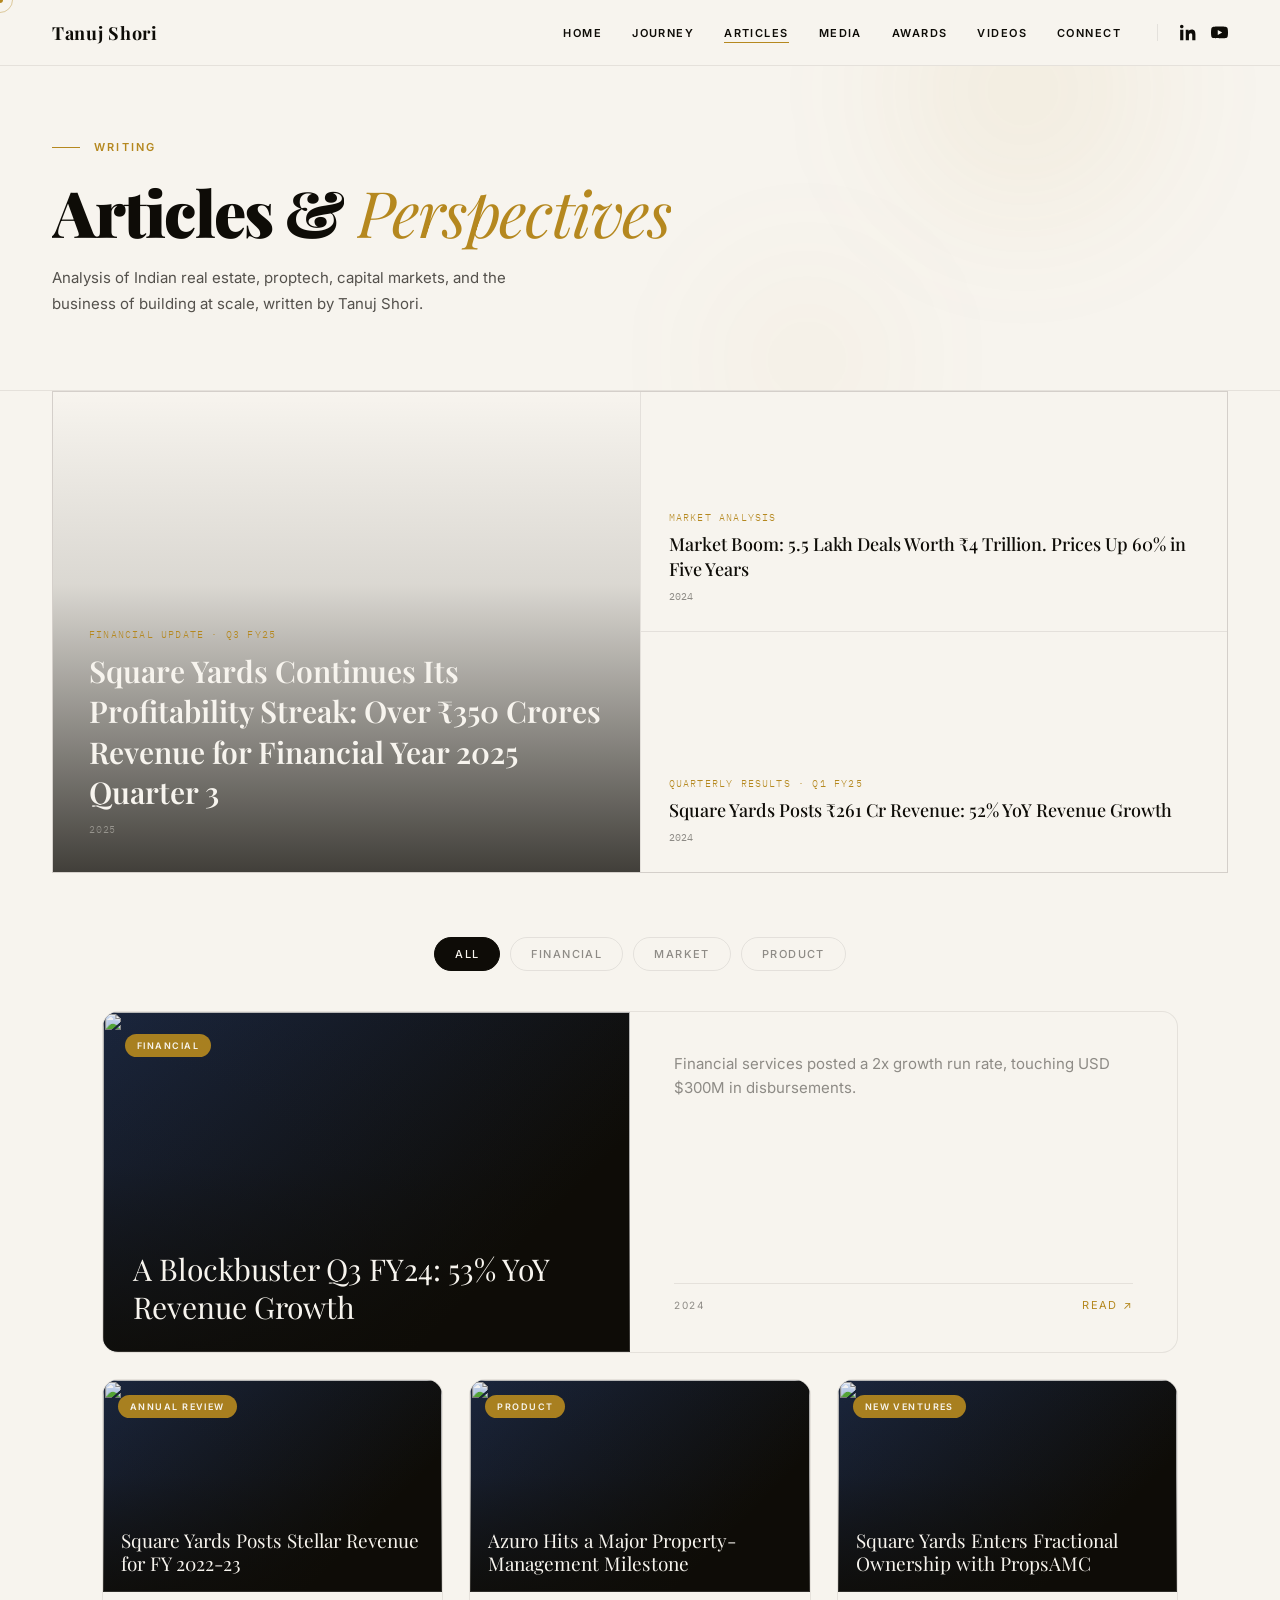
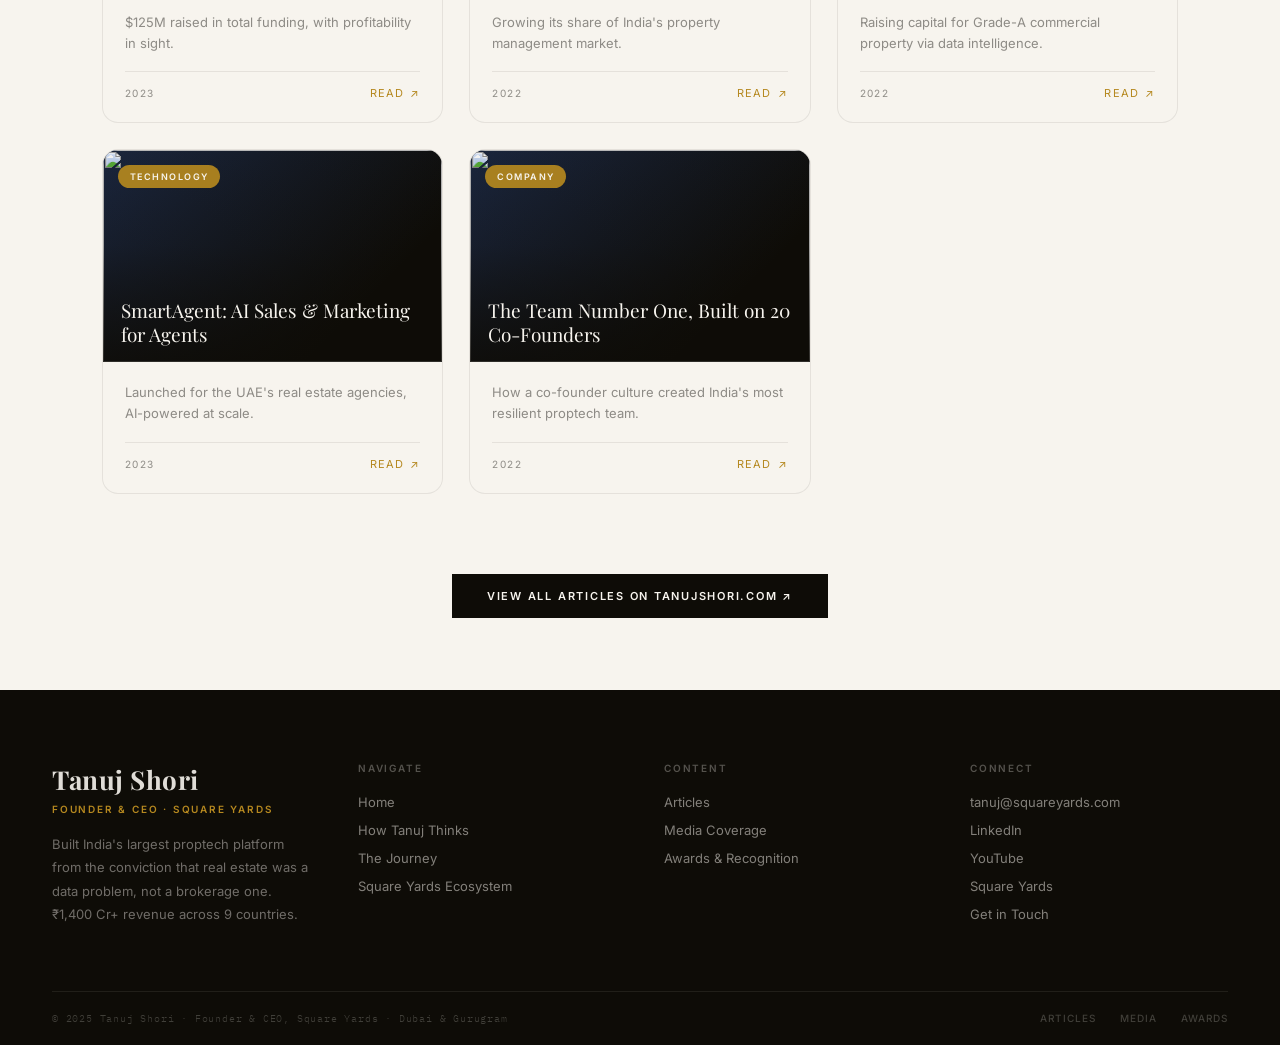
==== commit 656841cd: "Update articles.html" ====
--- a/articles.html
+++ b/articles.html
@@ -85,7 +85,8 @@
 .orb{position:absolute;border-radius:50%;filter:blur(70px);pointer-events:none;opacity:.55;z-index:0;}
 .orb-a{width:360px;height:360px;right:6%;top:-90px;background:radial-gradient(circle,rgba(181,136,31,.20),transparent 70%);animation:orbA 14s ease-in-out infinite;}
 .orb-b{width:280px;height:280px;right:26%;bottom:-110px;background:radial-gradient(circle,rgba(181,136,31,.11),transparent 70%);animation:orbB 18s ease-in-out infinite;}
-.page-header>*{position:relative;z-index:1;}
+.page-header>*:not(.orb){position:relative;z-index:1;}
+@keyframes pageIn{from{opacity:0}to{opacity:1}}body{animation:pageIn .5s ease both;}
 .page-header-eye-line{animation:lineGrow .8s cubic-bezier(.16,1,.3,1) both;}
 .page-header-eye-text{animation:fadeUp .7s .15s cubic-bezier(.16,1,.3,1) both;}
 .mline{display:inline-block;overflow:hidden;vertical-align:bottom;padding-bottom:.08em;margin-bottom:-.08em;}
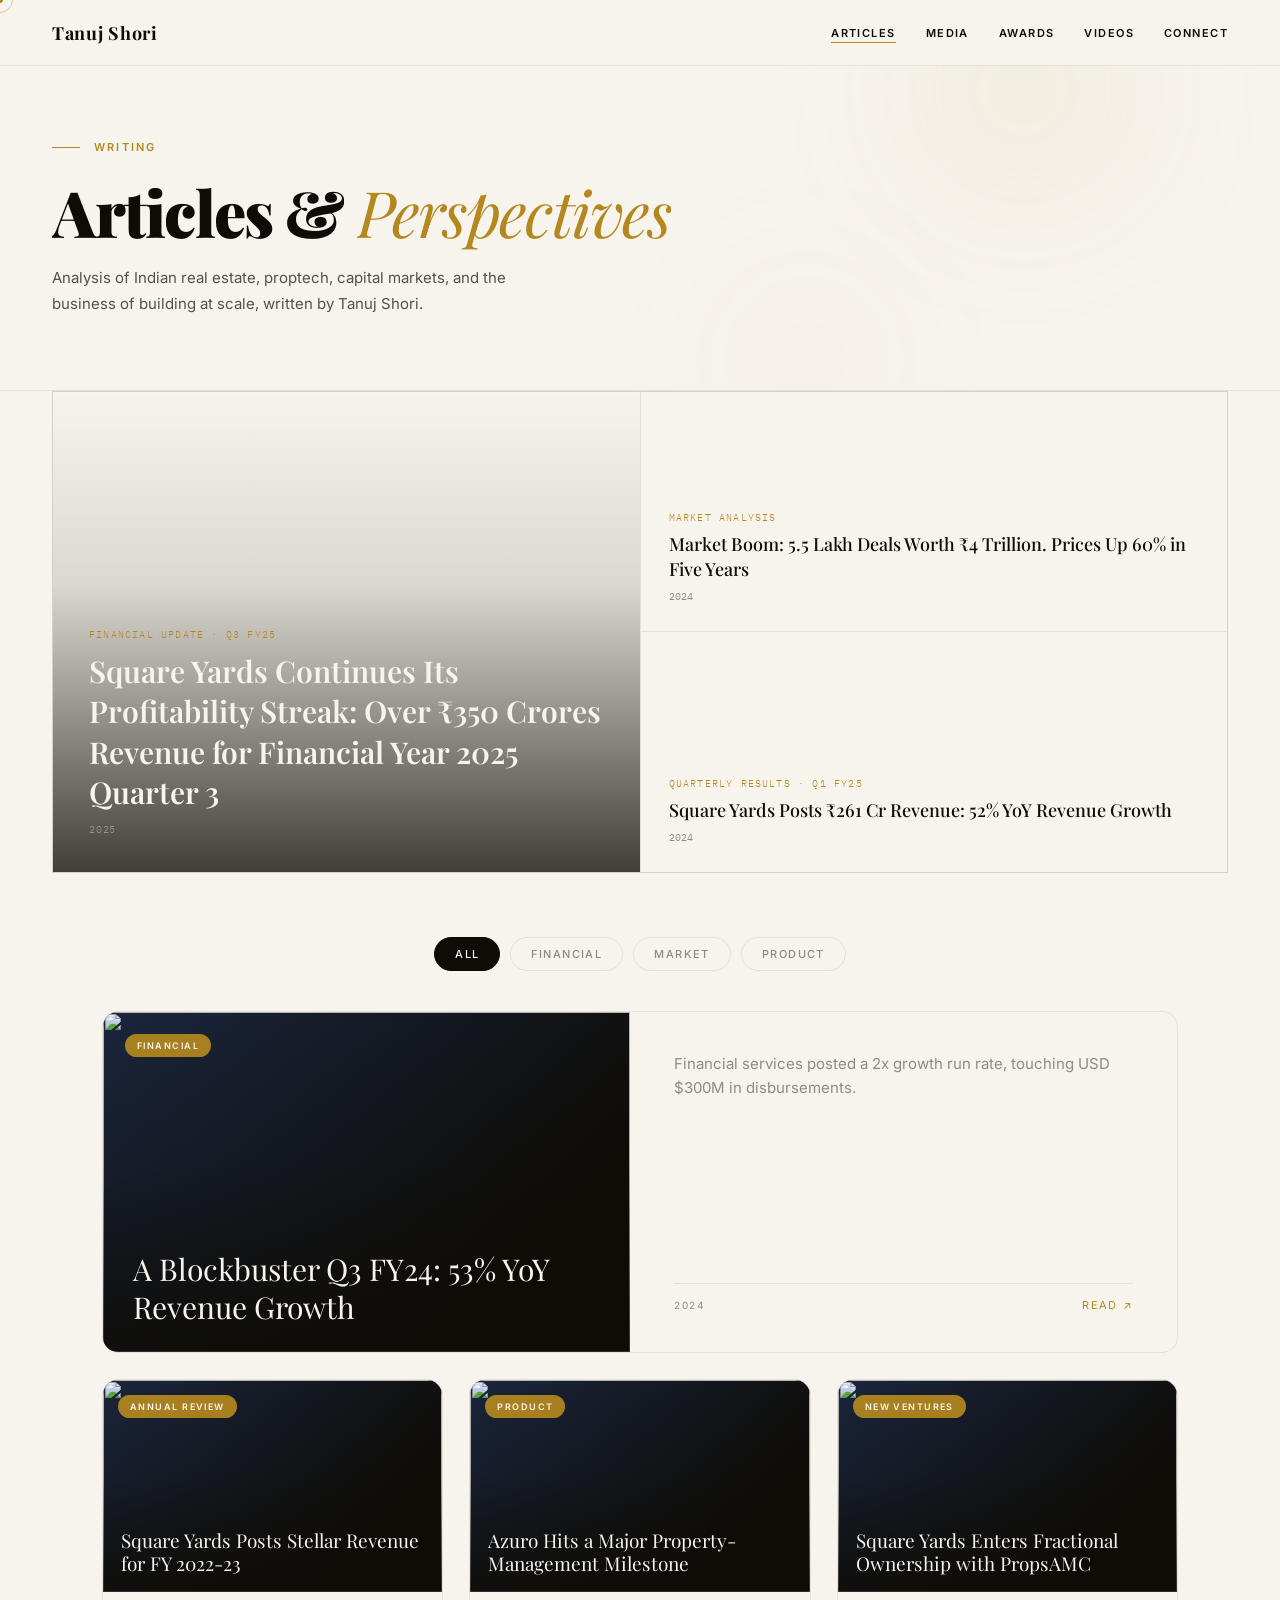
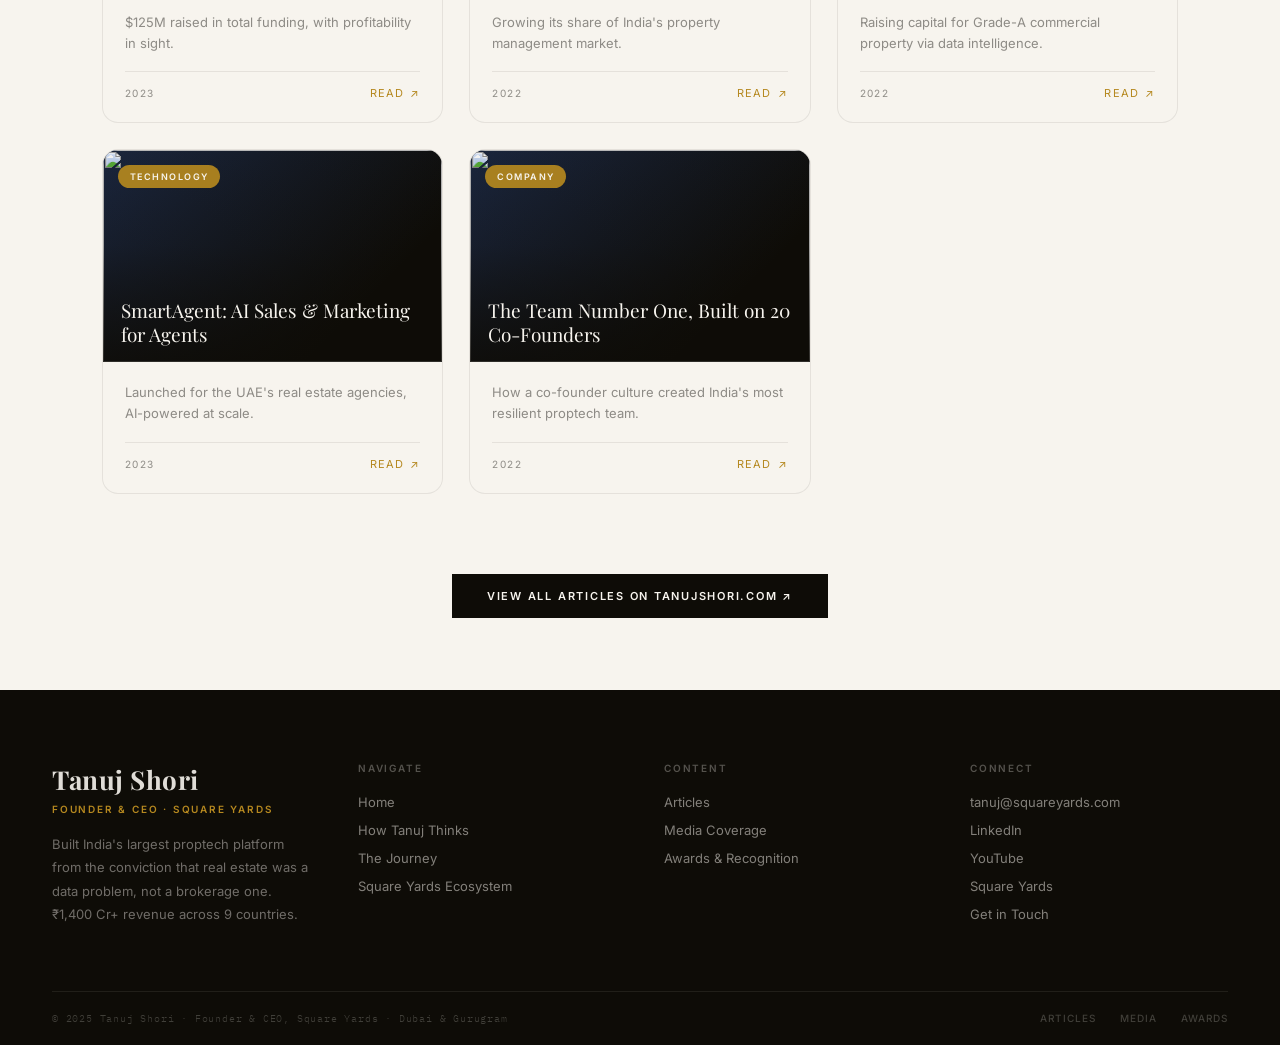
==== commit 3452c0f6: "Update articles.html" ====
--- a/articles.html
+++ b/articles.html
@@ -112,23 +112,15 @@
 <nav class="nav" id="nav">
   <a href="index.html" class="nav-brand">Tanuj Shori</a>
   <div class="nav-links">
-    <a href="index.html" class="nav-a">Home</a>
-    <a href="index.html#journey" class="nav-a">Journey</a>
     <a href="articles.html" class="nav-a active">Articles</a>
     <a href="media.html" class="nav-a">Media</a>
     <a href="awards.html" class="nav-a">Awards</a>
     <a href="videos.html" class="nav-a">Videos</a>
     <a href="index.html#connect" class="nav-a">Connect</a>
-    <span class="nav-social">
-      <a href="https://www.linkedin.com/in/tanuj-shori-420b402/" target="_blank" rel="noopener" class="nav-ico" aria-label="LinkedIn"><svg viewBox="0 0 24 24" fill="currentColor"><path d="M4.98 3.5C4.98 4.88 3.87 6 2.49 6S0 4.88 0 3.5 1.11 1 2.49 1s2.49 1.12 2.49 2.5zM.24 8h4.5v15H.24V8zm7.5 0h4.31v2.05h.06c.6-1.14 2.07-2.34 4.26-2.34 4.56 0 5.4 3 5.4 6.9V23h-4.5v-6.49c0-1.55-.03-3.54-2.16-3.54-2.16 0-2.49 1.69-2.49 3.43V23h-4.5V8z"/></svg></a>
-      <a href="https://www.youtube.com/channel/UCA9dt3sQlYdMNg7EwJvCCUQ" target="_blank" rel="noopener" class="nav-ico" aria-label="YouTube"><svg viewBox="0 0 24 24" fill="currentColor"><path d="M23.5 6.2a3.02 3.02 0 0 0-2.12-2.14C19.5 3.55 12 3.55 12 3.55s-7.5 0-9.38.51A3.02 3.02 0 0 0 .5 6.2 31.5 31.5 0 0 0 0 12a31.5 31.5 0 0 0 .5 5.8 3.02 3.02 0 0 0 2.12 2.14C4.5 20.45 12 20.45 12 20.45s7.5 0 9.38-.51a3.02 3.02 0 0 0 2.12-2.14A31.5 31.5 0 0 0 24 12a31.5 31.5 0 0 0-.5-5.8zM9.55 15.57V8.43L15.82 12l-6.27 3.57z"/></svg></a>
-    </span>
   </div>
   <div class="burger" id="burger"><span></span><span></span><span></span></div>
 </nav>
 <div class="mob-drawer" id="drawer">
-  <a href="index.html" class="mob-a">Home</a>
-  <a href="index.html#journey" class="mob-a">Journey</a>
   <a href="articles.html" class="mob-a">Articles</a>
   <a href="media.html" class="mob-a">Media</a>
   <a href="awards.html" class="mob-a">Awards</a>
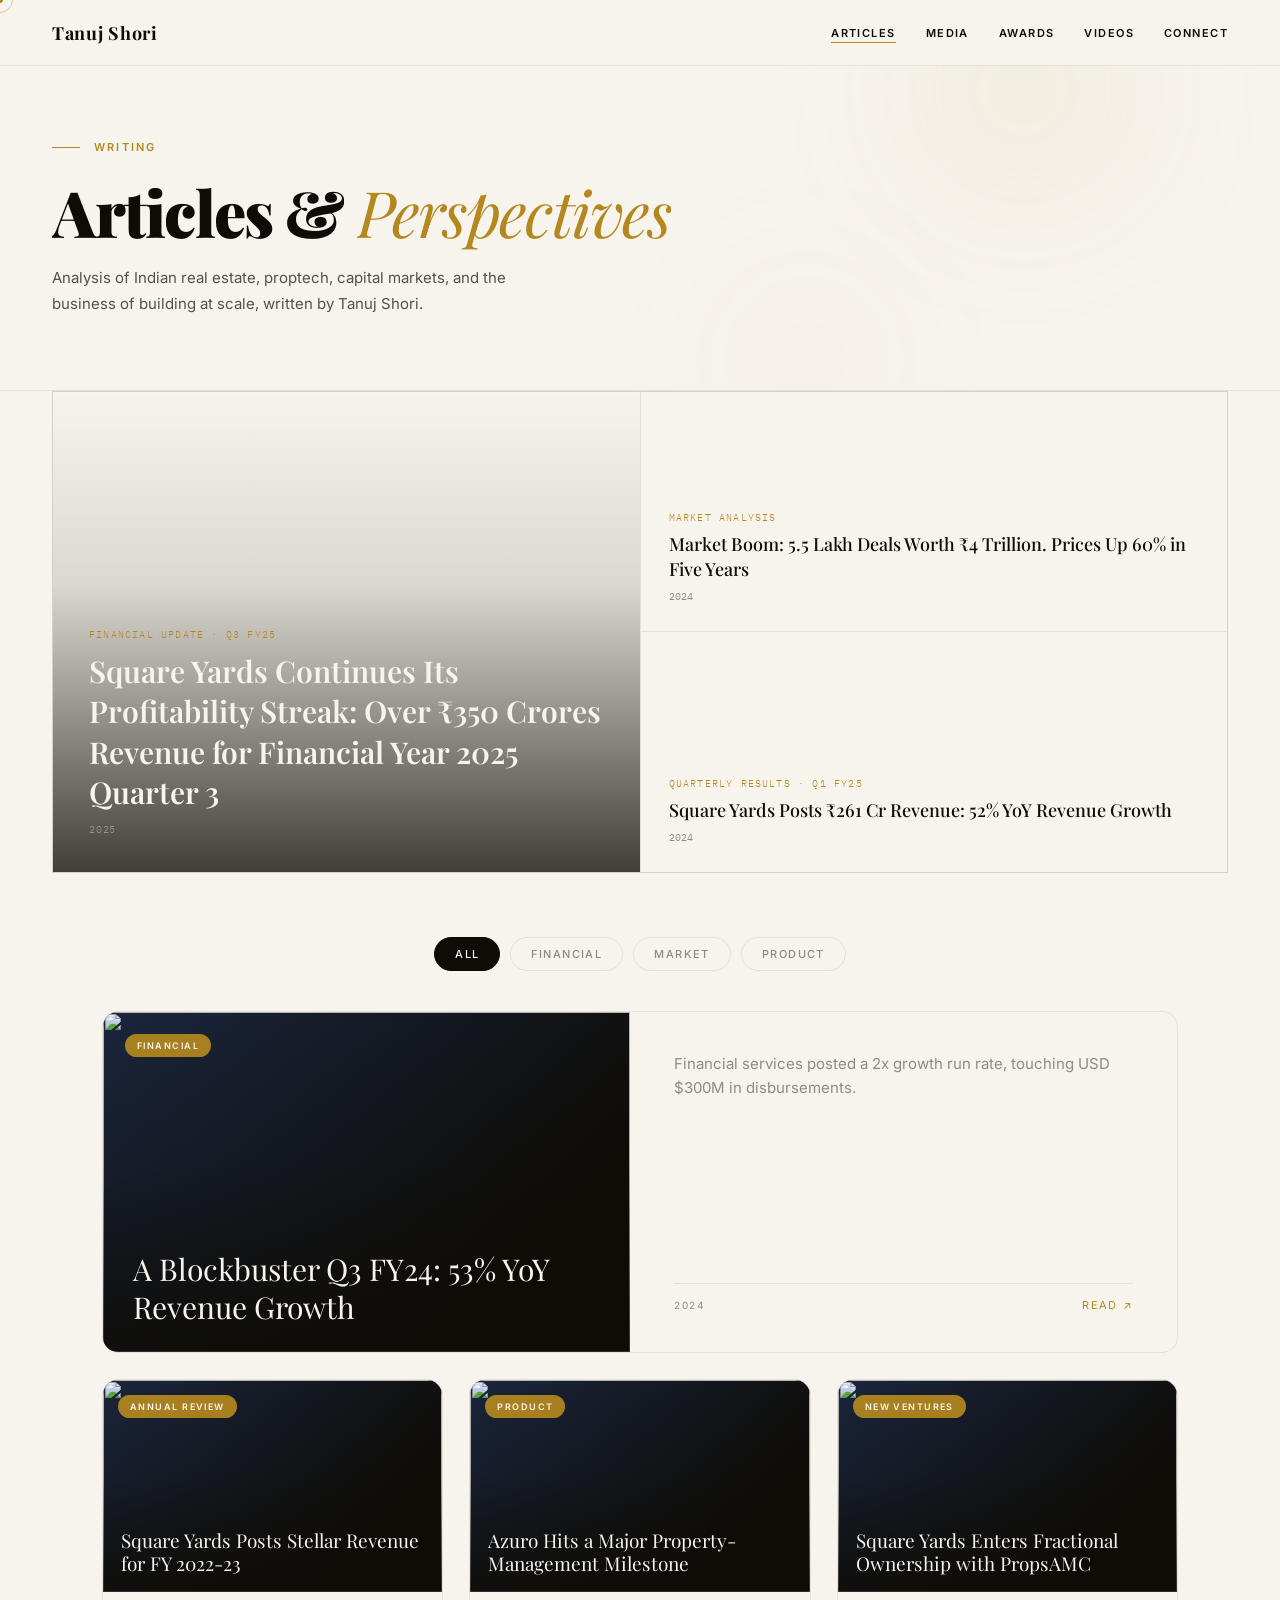
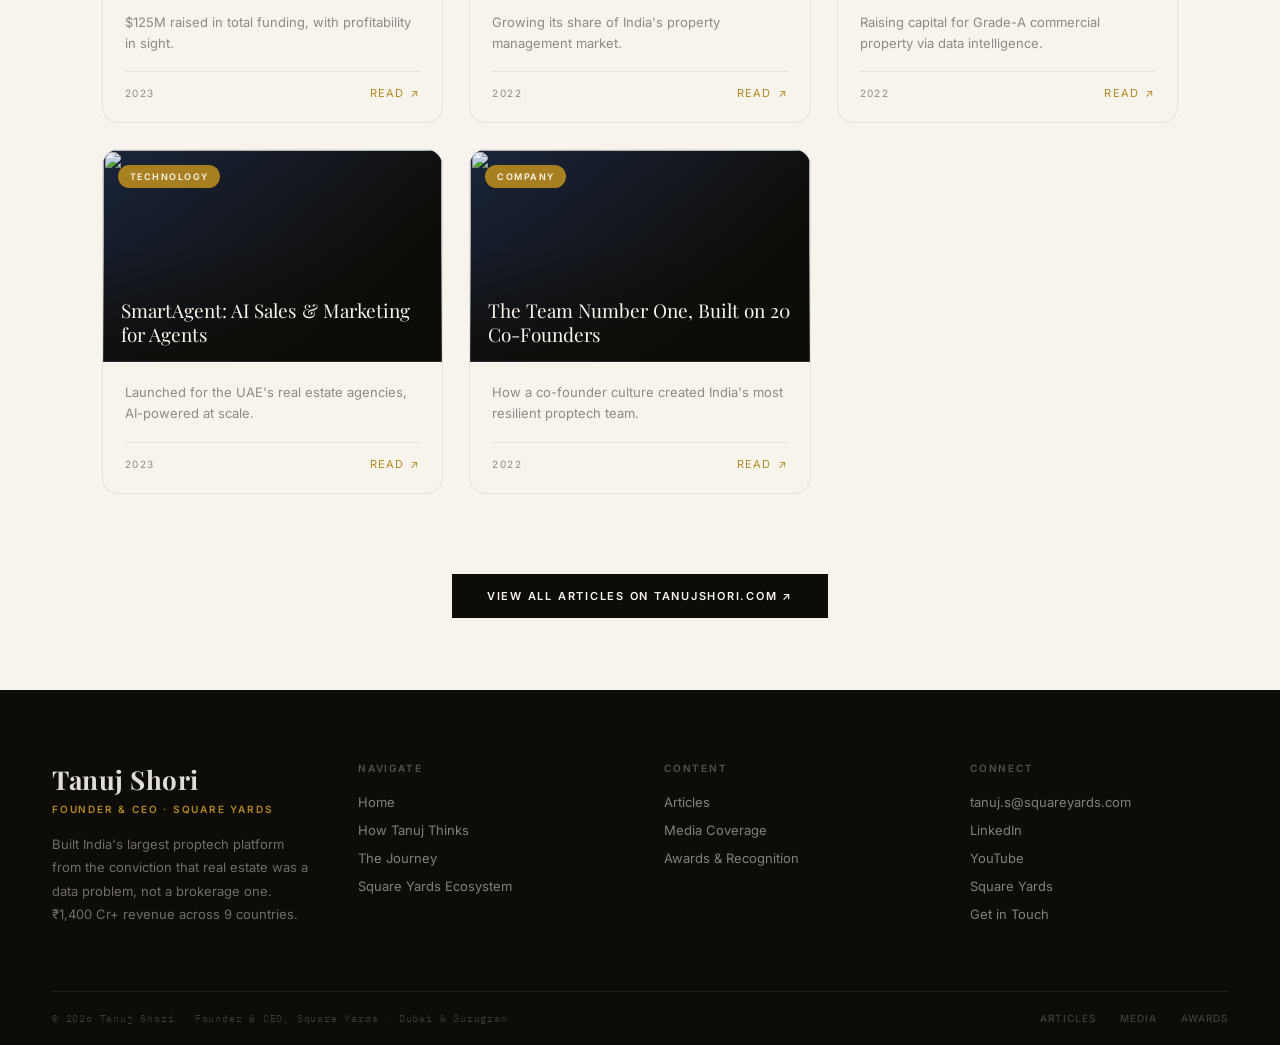
==== commit b320a82b: "Update articles.html" ====
--- a/articles.html
+++ b/articles.html
@@ -227,7 +227,7 @@
     <div>
       <div class="footer-col-head">Connect</div>
       <div class="footer-col-links">
-        <a href="mailto:tanuj@squareyards.com" class="footer-col-a">tanuj@squareyards.com</a>
+        <a href="mailto:tanuj.s@squareyards.com" class="footer-col-a">tanuj.s@squareyards.com</a>
         <a href="https://www.linkedin.com/in/tanuj-shori-420b402/" target="_blank" rel="noopener" class="footer-col-a">LinkedIn</a>
         <a href="https://www.youtube.com/channel/UCA9dt3sQlYdMNg7EwJvCCUQ" target="_blank" rel="noopener" class="footer-col-a">YouTube</a>
         <a href="https://www.squareyards.com" target="_blank" rel="noopener" class="footer-col-a">Square Yards</a>
@@ -236,7 +236,7 @@
     </div>
   </div>
   <div class="footer-bottom">
-    <span class="footer-copy">© 2025 Tanuj Shori · Founder &amp; CEO, Square Yards · Dubai &amp; Gurugram</span>
+    <span class="footer-copy">© 2026 Tanuj Shori · Founder &amp; CEO, Square Yards · Dubai &amp; Gurugram</span>
     <div class="footer-bottom-links">
       <a href="articles.html" class="footer-bottom-a">Articles</a>
       <a href="media.html" class="footer-bottom-a">Media</a>
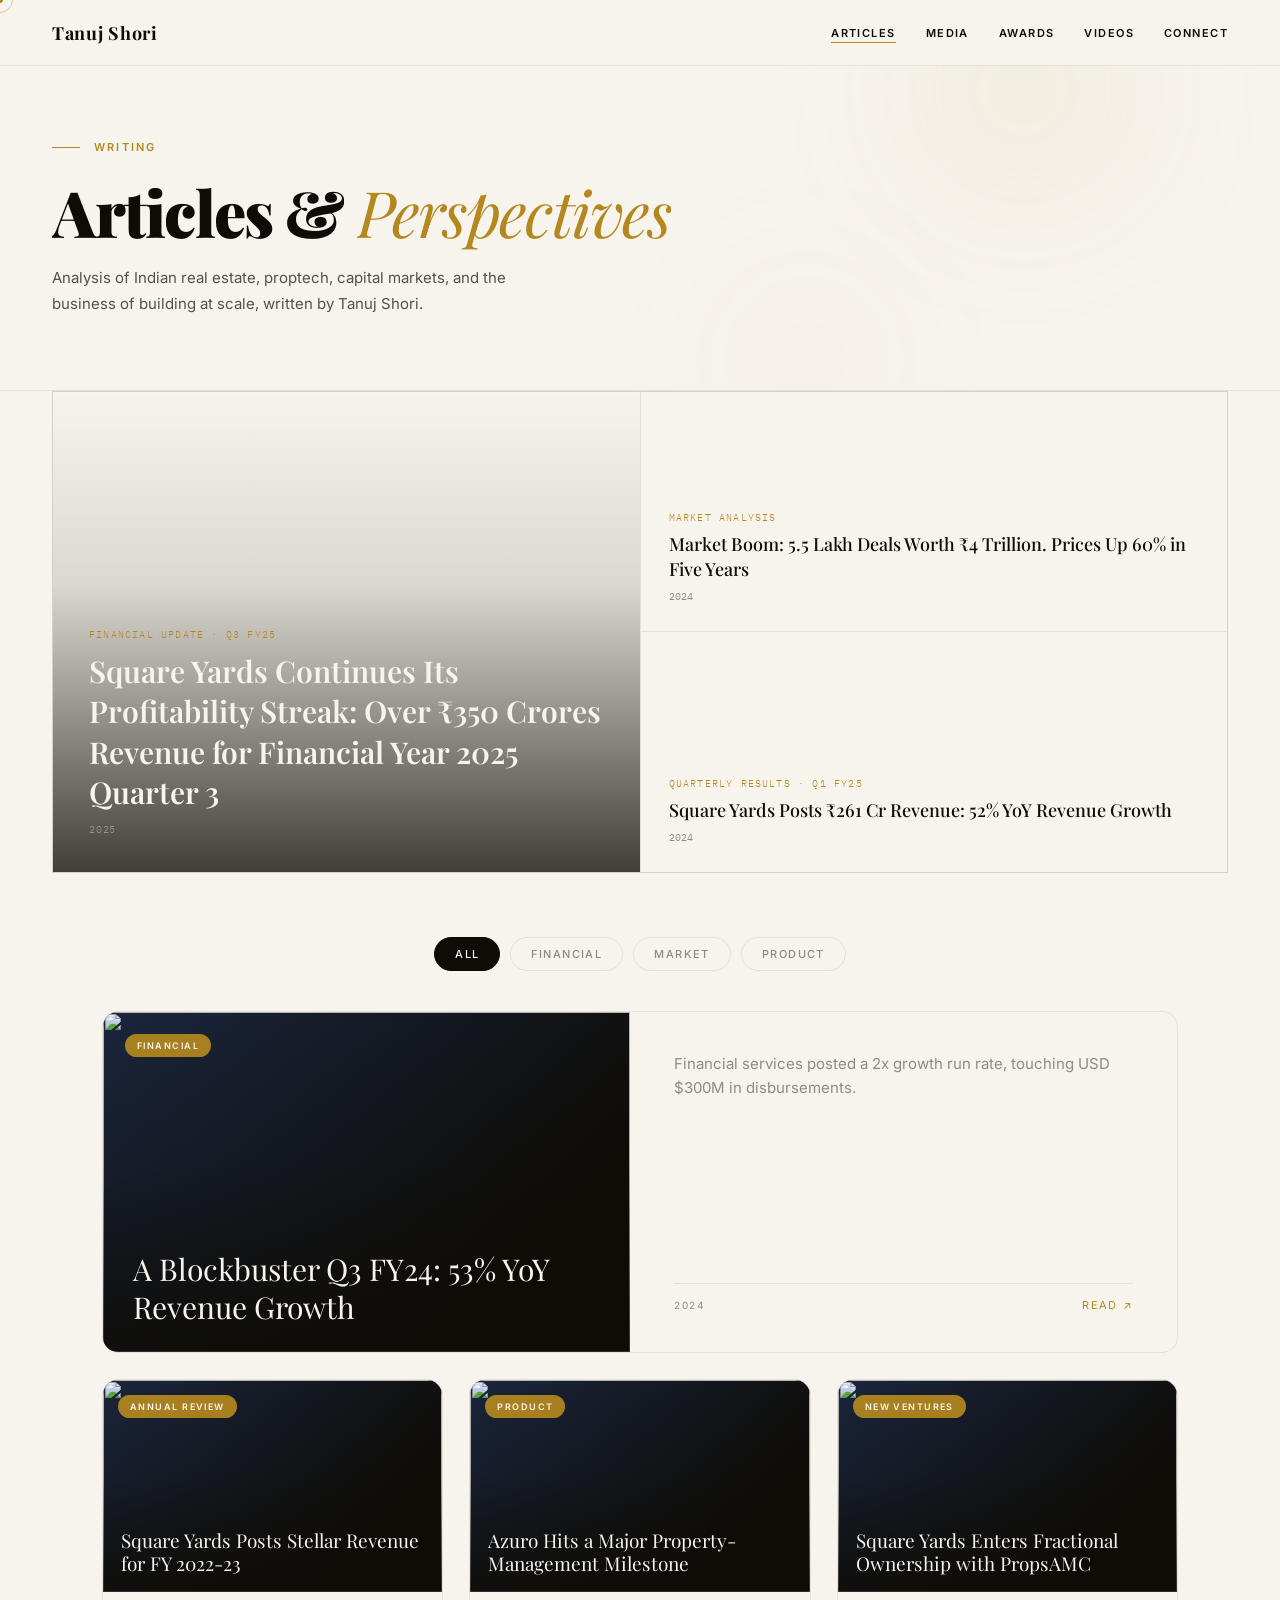
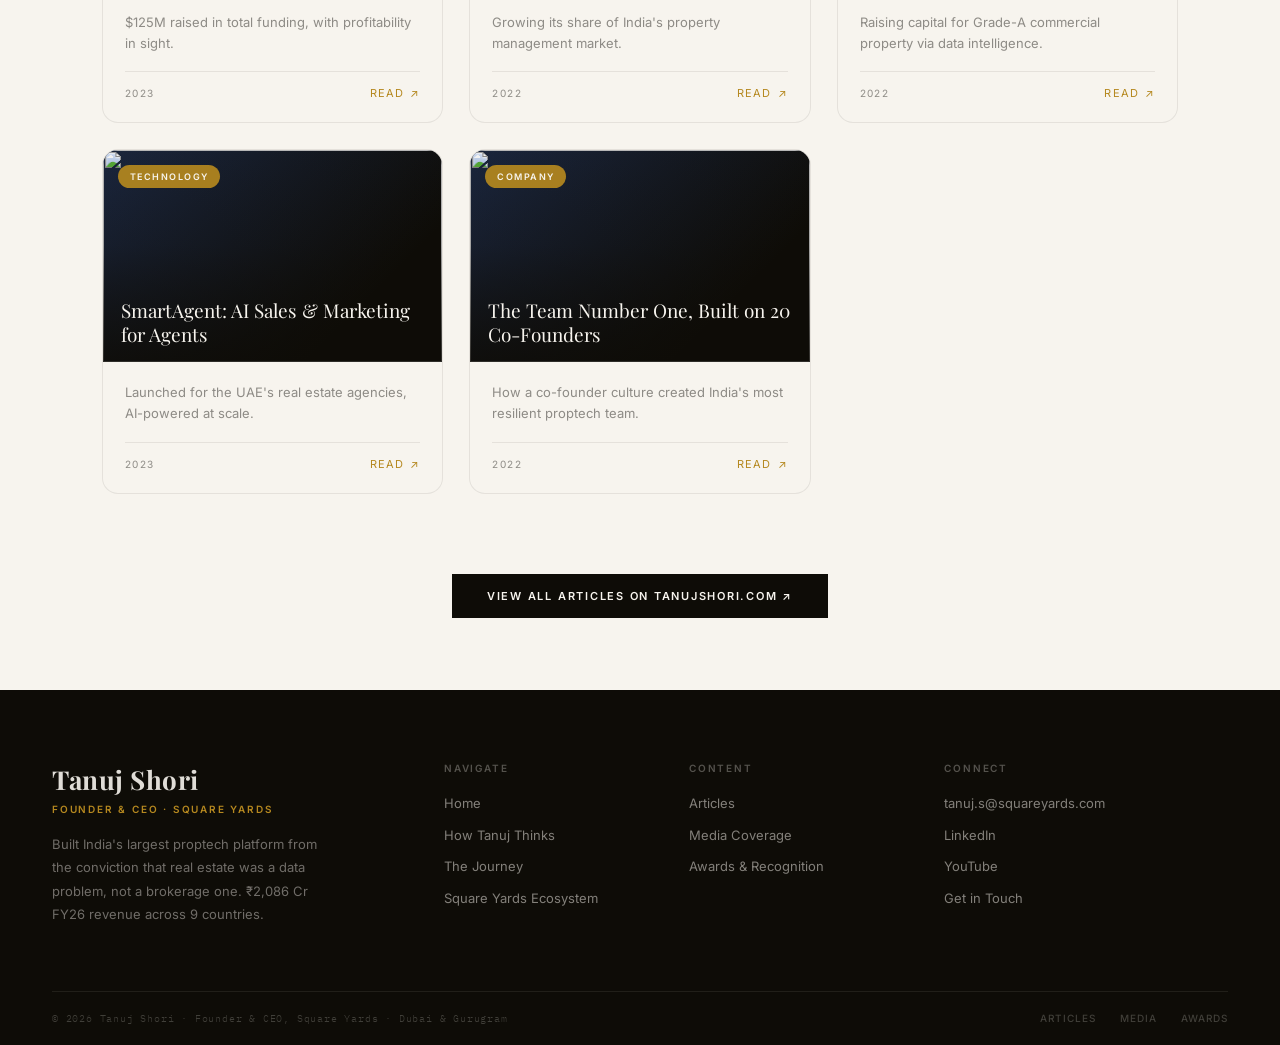
==== commit bde81658: "Update articles.html" ====
--- a/articles.html
+++ b/articles.html
@@ -205,7 +205,7 @@
     <div>
       <div class="footer-brand-name">Tanuj Shori</div>
       <div class="footer-brand-sub">Founder &amp; CEO · Square Yards</div>
-      <div class="footer-brand-desc">Built India's largest proptech platform from the conviction that real estate was a data problem, not a brokerage one. ₹1,400 Cr+ revenue across 9 countries.</div>
+      <div class="footer-brand-desc">Built India's largest proptech platform from the conviction that real estate was a data problem, not a brokerage one. ₹2,086 Cr FY26 revenue across 9 countries.</div>
     </div>
     <div>
       <div class="footer-col-head">Navigate</div>
@@ -230,7 +230,6 @@
         <a href="mailto:tanuj.s@squareyards.com" class="footer-col-a">tanuj.s@squareyards.com</a>
         <a href="https://www.linkedin.com/in/tanuj-shori-420b402/" target="_blank" rel="noopener" class="footer-col-a">LinkedIn</a>
         <a href="https://www.youtube.com/channel/UCA9dt3sQlYdMNg7EwJvCCUQ" target="_blank" rel="noopener" class="footer-col-a">YouTube</a>
-        <a href="https://www.squareyards.com" target="_blank" rel="noopener" class="footer-col-a">Square Yards</a>
         <a href="index.html#connect" class="footer-col-a">Get in Touch</a>
       </div>
     </div>
--- a/shared.css
+++ b/shared.css
@@ -288,3 +288,36 @@
 .nav-ico:hover{color:var(--gold);}
 .nav-ico svg{width:17px;height:17px;}
 @media(max-width:860px){.nav-social{display:none;}}
+
+/* Footer alignment refinements */
+@media(min-width:1025px){
+  .footer-inner{grid-template-columns:1.6fr .9fr .95fr 1.35fr;gap:56px;align-items:start;}
+}
+.footer-col-a{display:inline-flex;align-items:center;gap:8px;line-height:1.5;}
+.footer-col-a svg{flex:none;position:relative;top:0;}
+.footer-brand-desc{max-width:34ch;}
+.footer-bottom{display:flex;align-items:center;justify-content:space-between;gap:14px;flex-wrap:wrap;}
+
+/* LinkedIn section */
+.li-sec{background:var(--warm-white,#FBF9F4);padding:110px var(--pad,7vw);border-top:1px solid rgba(26,23,18,.07);}
+.li-inner{max-width:1180px;margin:0 auto;display:grid;grid-template-columns:1.15fr .85fr;gap:64px;align-items:center;}
+.li-eye{display:inline-flex;align-items:center;gap:9px;font-family:var(--sans,Inter);font-size:10px;font-weight:600;letter-spacing:.16em;text-transform:uppercase;color:var(--gold,#B5881F);}
+.li-h{font-family:var(--serif,"Playfair Display");font-size:clamp(34px,4.4vw,56px);font-weight:500;color:var(--ink,#1A1712);line-height:1.04;margin:18px 0 16px;}
+.li-h em{font-style:italic;color:var(--gold,#B5881F);}
+.li-sub{font-family:var(--sans,Inter);font-size:14px;line-height:1.8;color:rgba(26,23,18,.55);max-width:46ch;margin-bottom:30px;}
+.li-btns{display:flex;flex-wrap:wrap;gap:12px;}
+.li-btn-p,.li-btn-g{font-family:var(--sans,Inter);font-size:10px;font-weight:600;letter-spacing:.13em;text-transform:uppercase;padding:15px 22px;text-decoration:none;transition:all .25s;}
+.li-btn-p{background:var(--gold,#B5881F);color:#fff;}
+.li-btn-p:hover{background:#9a7318;}
+.li-btn-g{border:1px solid rgba(26,23,18,.2);color:var(--ink,#1A1712);}
+.li-btn-g:hover{background:var(--ink,#1A1712);color:#fff;border-color:var(--ink,#1A1712);}
+.li-card{display:block;background:#fff;border:1px solid rgba(181,136,31,.3);box-shadow:0 30px 60px -30px rgba(26,23,18,.25);text-decoration:none;transition:transform .4s cubic-bezier(.16,1,.3,1),box-shadow .4s;}
+.li-card:hover{transform:translateY(-4px);box-shadow:0 36px 70px -30px rgba(26,23,18,.32);}
+.li-card-top{display:flex;align-items:center;gap:14px;padding:18px 22px;border-bottom:1px solid rgba(26,23,18,.08);}
+.li-ava{width:46px;height:46px;border-radius:50%;object-fit:cover;border:1px solid rgba(26,23,18,.1);}
+.li-name{font-family:var(--serif,"Playfair Display");font-size:18px;font-weight:600;color:var(--ink,#1A1712);line-height:1;}
+.li-role{font-family:var(--sans,Inter);font-size:11px;color:rgba(26,23,18,.5);margin-top:5px;}
+.li-glyph{margin-left:auto;color:var(--gold,#B5881F);flex:none;}
+.li-card-body{font-family:var(--sans,Inter);font-size:13.5px;line-height:1.8;color:rgba(26,23,18,.65);padding:22px;}
+.li-card-foot{display:flex;align-items:center;justify-content:space-between;padding:16px 22px;border-top:1px solid rgba(26,23,18,.08);font-family:var(--sans,Inter);font-size:10px;font-weight:600;letter-spacing:.13em;text-transform:uppercase;color:var(--gold,#B5881F);}
+@media(max-width:900px){.li-inner{grid-template-columns:1fr;gap:44px;}.li-sec{padding:80px var(--pad,7vw);}}
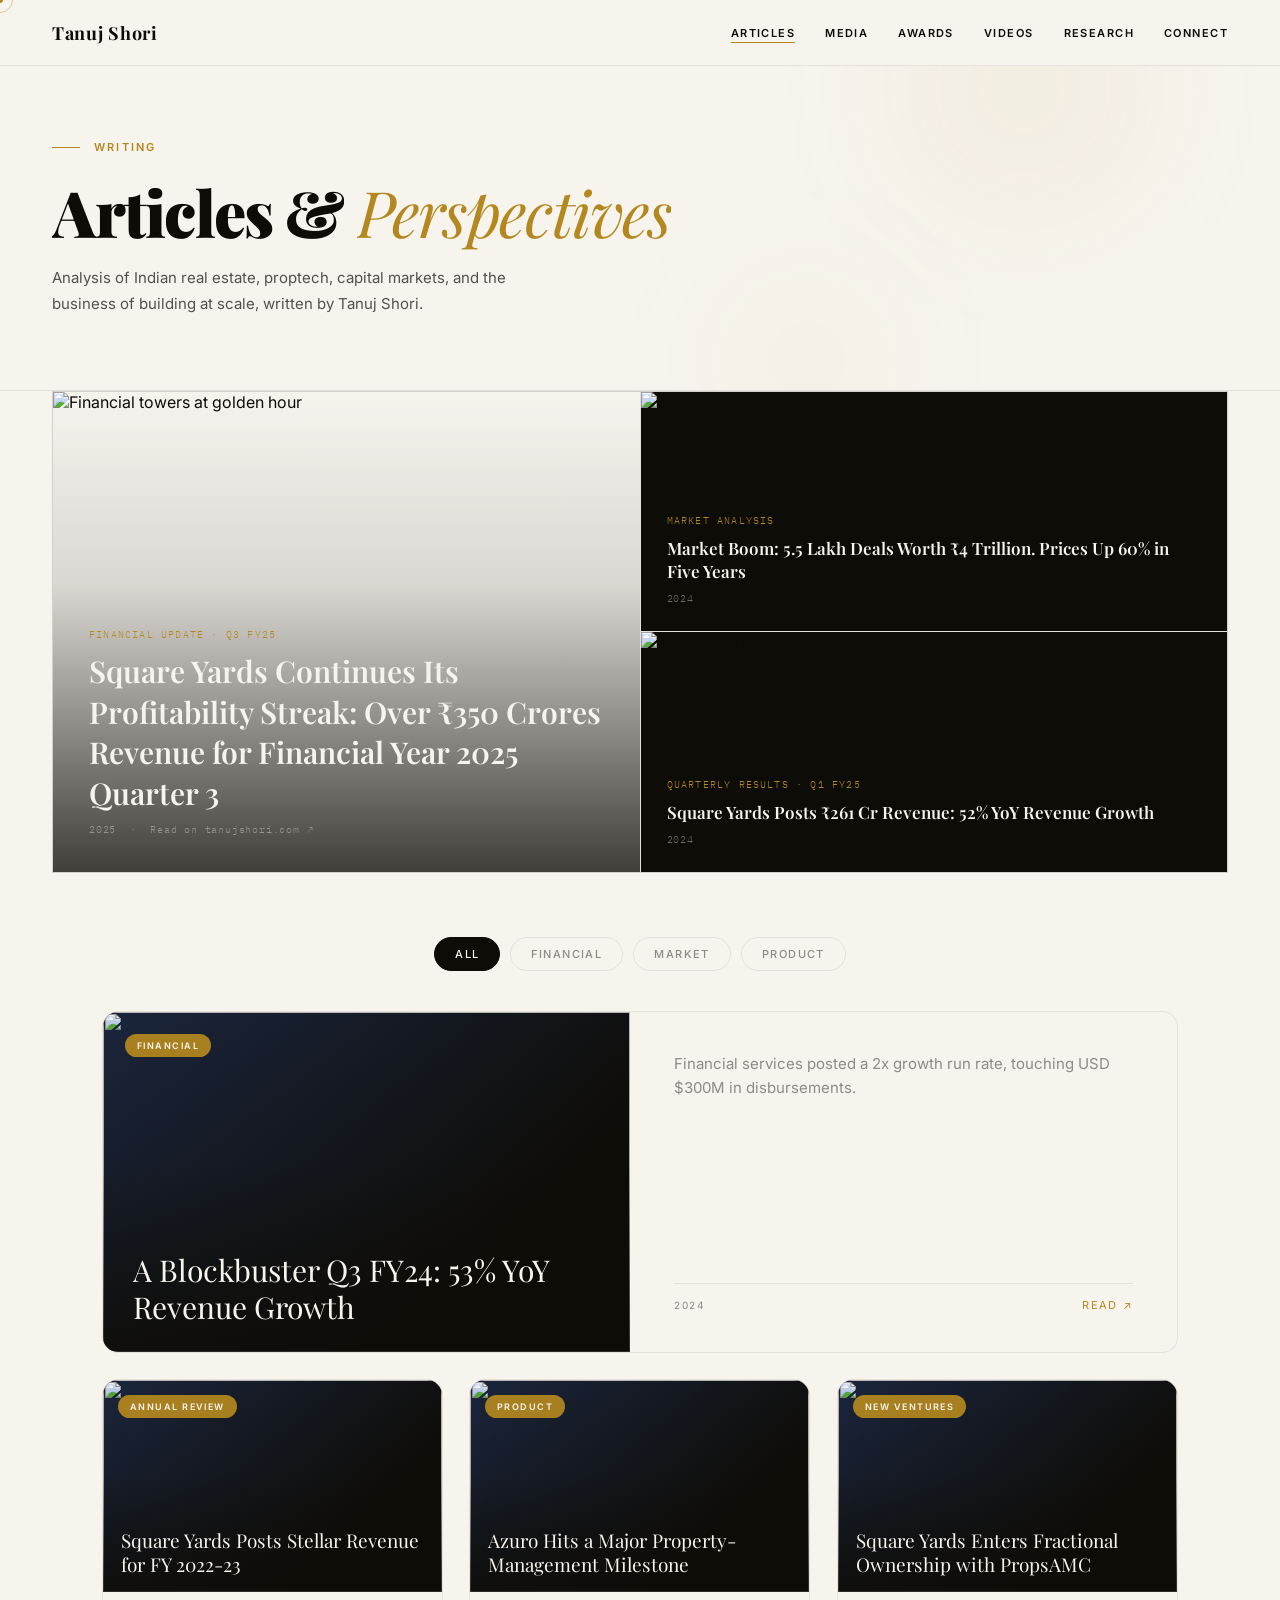
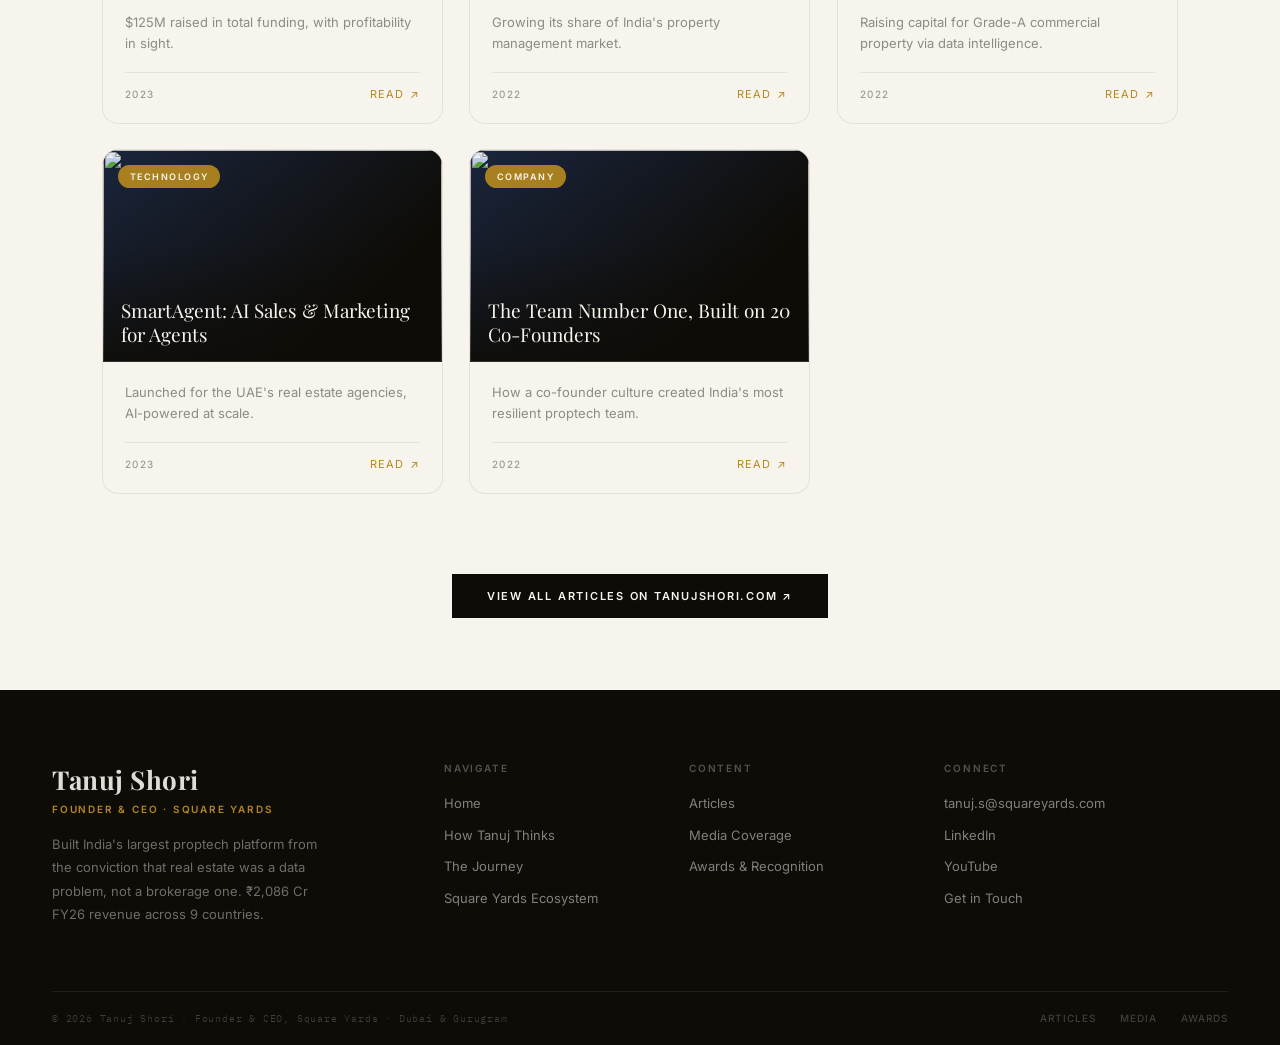
==== commit b65bb8f1: "Update articles.html" ====
--- a/articles.html
+++ b/articles.html
@@ -104,7 +104,18 @@
   .img-rev::after{display:none;}
 }
 </style>
-<style>.feat-sm,.feat-big{transition:transform .35s cubic-bezier(.16,1,.3,1);}.feat-sm:hover{transform:translateY(-3px);}</style></head>
+<style>.feat-sm,.feat-big{transition:transform .35s cubic-bezier(.16,1,.3,1);}.feat-sm:hover{transform:translateY(-3px);}</style><style>
+.feat-photo{position:relative;overflow:hidden;min-height:238px;display:flex;flex-direction:column;justify-content:flex-end;padding:26px;background:var(--ink);}
+.feat-photo .feat-big-img img{width:100%;height:100%;object-fit:cover;transition:transform .55s cubic-bezier(.16,1,.3,1);}
+.feat-photo:hover .feat-big-img img{transform:scale(1.05);}
+.fp-title{font-family:var(--serif);font-size:17px;font-weight:600;color:#F7F4EE;line-height:1.4;margin-bottom:8px;}
+.featured-row{gap:1px;}
+@keyframes featIn{from{opacity:0;transform:translateY(18px)}to{opacity:1;transform:translateY(0)}}
+.feat-big,.feat-photo{animation:featIn .8s cubic-bezier(.16,1,.3,1) both;}
+.feat-photo:nth-child(2){animation-delay:.15s;}
+.feat-photo:nth-child(3){animation-delay:.28s;}
+@media(prefers-reduced-motion:reduce){.feat-big,.feat-photo{animation:none;}}
+</style></head>
 <body>
 <div class="cur" id="cur"></div>
 <div class="cur-ring" id="ring"></div>
@@ -116,6 +127,7 @@
     <a href="media.html" class="nav-a">Media</a>
     <a href="awards.html" class="nav-a">Awards</a>
     <a href="videos.html" class="nav-a">Videos</a>
+    <a href="research.html" class="nav-a">Research</a>
     <a href="index.html#connect" class="nav-a">Connect</a>
   </div>
   <div class="burger" id="burger"><span></span><span></span><span></span></div>
@@ -125,6 +137,7 @@
   <a href="media.html" class="mob-a">Media</a>
   <a href="awards.html" class="mob-a">Awards</a>
   <a href="videos.html" class="mob-a">Videos</a>
+  <a href="research.html" class="mob-a">Research</a>
   <a href="index.html#connect" class="mob-a">Connect</a>
 </div>
 
@@ -139,24 +152,32 @@
 
 <!-- FEATURED EDITORIAL LAYOUT -->
 <div class="featured-row">
-  <a href="https://www.tanujshori.com/article/square-yards-continues-its-profitability-streak-over-rs-350-crores-revenue-for-financial-year-2025-quarter-3/" target="_blank" rel="noopener" class="feat-big rv">
-    <div class="feat-big-img img-rev cover-1"><div class="svg-overlay svg-light"><span class="svg-txt">₹350Cr+</span></div></div>
+  <a href="https://www.tanujshori.com/article/square-yards-continues-its-profitability-streak-over-rs-350-crores-revenue-for-financial-year-2025-quarter-3/" target="_blank" rel="noopener" class="feat-big">
+    <div class="feat-big-img"><img src="https://images.unsplash.com/photo-1486406146926-c627a92ad1ab?auto=format&fit=crop&w=900&h=560&q=80" alt="Financial towers at golden hour" loading="eager"></div>
     <div class="feat-big-overlay"></div>
     <div class="feat-big-content">
       <div class="feat-big-cat">Financial Update · Q3 FY25</div>
       <div class="feat-big-title">Square Yards Continues Its Profitability Streak: Over ₹350 Crores Revenue for Financial Year 2025 Quarter 3</div>
-      <div class="feat-big-yr">2025</div>
-    </div>
-  </a>
-  <a href="https://www.tanujshori.com/article/market-boom-5-5-lakh-deals-worth-rs-4-trillion-prices-skyrocket-60-percent-in-5-years/" target="_blank" rel="noopener" class="feat-sm">
-    <div class="feat-sm-cat">Market Analysis</div>
-    <div class="feat-sm-title">Market Boom: 5.5 Lakh Deals Worth ₹4 Trillion. Prices Up 60% in Five Years</div>
-    <div class="feat-sm-yr">2024</div>
-  </a>
-  <a href="https://www.tanujshori.com/article/square-yards-posts-inr-261-revenue-registers-52-y-o-y-revenue-growth-in-q1-fy25/" target="_blank" rel="noopener" class="feat-sm">
-    <div class="feat-sm-cat">Quarterly Results · Q1 FY25</div>
-    <div class="feat-sm-title">Square Yards Posts ₹261 Cr Revenue: 52% YoY Revenue Growth</div>
-    <div class="feat-sm-yr">2024</div>
+      <div class="feat-big-yr">2025 &nbsp;·&nbsp; Read on tanujshori.com ↗</div>
+    </div>
+  </a>
+  <a href="https://www.tanujshori.com/article/market-boom-5-5-lakh-deals-worth-rs-4-trillion-prices-skyrocket-60-percent-in-5-years/" target="_blank" rel="noopener" class="feat-photo">
+    <div class="feat-big-img"><img src="https://images.unsplash.com/photo-1449824913935-59a10b8d2000?auto=format&fit=crop&w=900&h=560&q=80" alt="Aerial city view" loading="eager"></div>
+    <div class="feat-big-overlay"></div>
+    <div class="feat-big-content">
+      <div class="feat-big-cat">Market Analysis</div>
+      <div class="fp-title">Market Boom: 5.5 Lakh Deals Worth ₹4 Trillion. Prices Up 60% in Five Years</div>
+      <div class="feat-big-yr">2024</div>
+    </div>
+  </a>
+  <a href="https://www.tanujshori.com/article/square-yards-posts-inr-261-revenue-registers-52-y-o-y-revenue-growth-in-q1-fy25/" target="_blank" rel="noopener" class="feat-photo">
+    <div class="feat-big-img"><img src="https://images.unsplash.com/photo-1560518883-ce09059eeffa?auto=format&fit=crop&w=900&h=560&q=80" alt="Real estate agreement" loading="eager"></div>
+    <div class="feat-big-overlay"></div>
+    <div class="feat-big-content">
+      <div class="feat-big-cat">Quarterly Results · Q1 FY25</div>
+      <div class="fp-title">Square Yards Posts ₹261 Cr Revenue: 52% YoY Revenue Growth</div>
+      <div class="feat-big-yr">2024</div>
+    </div>
   </a>
 </div>
 
@@ -174,23 +195,23 @@
     <div class="mag-body"><p class="mag-excerpt">Financial services posted a 2x growth run rate, touching USD $300M in disbursements.</p><div class="mag-meta"><span class="mag-yr">2024</span><span class="mag-read">Read<span>&#8599;</span></span></div></div>
   </a>
   <a href="https://www.tanujshori.com/article/square-yards-posts-stellar-revenue-feat-for-fy2022-23/" target="_blank" rel="noopener" class="mag-card a-card rv" data-cat="financial">
-    <div class="mag-cover"><span class="mag-badge">Annual Review</span><img src="https://images.unsplash.com/photo-1496514428289-1e75a4dee5db?auto=format&fit=crop&w=900&q=80" alt="" loading="lazy"><span class="mag-cover-title">Square Yards Posts Stellar Revenue for FY 2022-23</span></div>
+    <div class="mag-cover"><span class="mag-badge">Annual Review</span><img src="https://images.unsplash.com/photo-1454165804606-c3d57bc86b40?auto=format&fit=crop&w=900&q=80" alt="" loading="lazy"><span class="mag-cover-title">Square Yards Posts Stellar Revenue for FY 2022-23</span></div>
     <div class="mag-body"><p class="mag-excerpt">$125M raised in total funding, with profitability in sight.</p><div class="mag-meta"><span class="mag-yr">2023</span><span class="mag-read">Read<span>&#8599;</span></span></div></div>
   </a>
   <a href="https://www.tanujshori.com/article/azuro-by-square-yards-achieves-huge-milestone-for-its-property-management-business/" target="_blank" rel="noopener" class="mag-card a-card rv" data-cat="product">
-    <div class="mag-cover"><span class="mag-badge">Product</span><img src="https://images.unsplash.com/photo-1529253355930-ddbe423a2ac7?auto=format&fit=crop&w=900&q=80" alt="" loading="lazy"><span class="mag-cover-title">Azuro Hits a Major Property-Management Milestone</span></div>
+    <div class="mag-cover"><span class="mag-badge">Product</span><img src="https://images.unsplash.com/photo-1522708323590-d24dbb6b0267?auto=format&fit=crop&w=900&q=80" alt="" loading="lazy"><span class="mag-cover-title">Azuro Hits a Major Property-Management Milestone</span></div>
     <div class="mag-body"><p class="mag-excerpt">Growing its share of India's property management market.</p><div class="mag-meta"><span class="mag-yr">2022</span><span class="mag-read">Read<span>&#8599;</span></span></div></div>
   </a>
   <a href="https://www.tanujshori.com/article/square-yards-gets-into-fractional-ownership-category-with-new-venture/" target="_blank" rel="noopener" class="mag-card a-card rv" data-cat="product">
-    <div class="mag-cover"><span class="mag-badge">New Ventures</span><img src="https://images.unsplash.com/photo-1444723121867-7a241cacace9?auto=format&fit=crop&w=900&q=80" alt="" loading="lazy"><span class="mag-cover-title">Square Yards Enters Fractional Ownership with PropsAMC</span></div>
+    <div class="mag-cover"><span class="mag-badge">New Ventures</span><img src="https://images.unsplash.com/photo-1545324418-cc1a3fa10c00?auto=format&fit=crop&w=900&q=80" alt="" loading="lazy"><span class="mag-cover-title">Square Yards Enters Fractional Ownership with PropsAMC</span></div>
     <div class="mag-body"><p class="mag-excerpt">Raising capital for Grade-A commercial property via data intelligence.</p><div class="mag-meta"><span class="mag-yr">2022</span><span class="mag-read">Read<span>&#8599;</span></span></div></div>
   </a>
   <a href="https://www.tanujshori.com/article/an-innovative-ai-based-marketing-and-sales-platform-from-square-yards/" target="_blank" rel="noopener" class="mag-card a-card rv" data-cat="product">
-    <div class="mag-cover"><span class="mag-badge">Technology</span><img src="https://images.unsplash.com/photo-1496514428289-1e75a4dee5db?auto=format&fit=crop&w=900&q=80" alt="" loading="lazy"><span class="mag-cover-title">SmartAgent: AI Sales & Marketing for Agents</span></div>
+    <div class="mag-cover"><span class="mag-badge">Technology</span><img src="https://images.unsplash.com/photo-1519389950473-47ba0277781c?auto=format&fit=crop&w=900&q=80" alt="" loading="lazy"><span class="mag-cover-title">SmartAgent: AI Sales & Marketing for Agents</span></div>
     <div class="mag-body"><p class="mag-excerpt">Launched for the UAE's real estate agencies, AI-powered at scale.</p><div class="mag-meta"><span class="mag-yr">2023</span><span class="mag-read">Read<span>&#8599;</span></span></div></div>
   </a>
   <a href="https://www.tanujshori.com/article/square-yards-the-team-no-1-in-the-real-estate-market-with-20-co-founders/" target="_blank" rel="noopener" class="mag-card a-card rv" data-cat="market">
-    <div class="mag-cover"><span class="mag-badge">Company</span><img src="https://images.unsplash.com/photo-1529253355930-ddbe423a2ac7?auto=format&fit=crop&w=900&q=80" alt="" loading="lazy"><span class="mag-cover-title">The Team Number One, Built on 20 Co-Founders</span></div>
+    <div class="mag-cover"><span class="mag-badge">Company</span><img src="https://images.unsplash.com/photo-1522071820081-009f0129c71c?auto=format&fit=crop&w=900&q=80" alt="" loading="lazy"><span class="mag-cover-title">The Team Number One, Built on 20 Co-Founders</span></div>
     <div class="mag-body"><p class="mag-excerpt">How a co-founder culture created India's most resilient proptech team.</p><div class="mag-meta"><span class="mag-yr">2022</span><span class="mag-read">Read<span>&#8599;</span></span></div></div>
   </a>
 </div></div>
--- a/shared.css
+++ b/shared.css
@@ -321,3 +321,65 @@
 .li-card-body{font-family:var(--sans,Inter);font-size:13.5px;line-height:1.8;color:rgba(26,23,18,.65);padding:22px;}
 .li-card-foot{display:flex;align-items:center;justify-content:space-between;padding:16px 22px;border-top:1px solid rgba(26,23,18,.08);font-family:var(--sans,Inter);font-size:10px;font-weight:600;letter-spacing:.13em;text-transform:uppercase;color:var(--gold,#B5881F);}
 @media(max-width:900px){.li-inner{grid-template-columns:1fr;gap:44px;}.li-sec{padding:80px var(--pad,7vw);}}
+
+/* Journey: pin the headline while the timeline scrolls */
+@media(min-width:1000px){
+  .journey-inner > div:first-child{position:sticky;top:120px;align-self:start;}
+}
+/* Editorial article covers (distinct, on-brand, no stock) */
+.edt-cover{position:relative;display:flex;flex-direction:column;justify-content:flex-end;align-items:flex-start;padding:16px 18px;overflow:hidden;}
+.edt-cover::after{content:'';position:absolute;right:-30px;top:-30px;width:150px;height:150px;border-radius:50%;border:1px solid rgba(181,136,31,.28);}
+.ec-motif{font-family:var(--serif,"Playfair Display");font-weight:600;font-size:clamp(30px,3vw,44px);line-height:1;letter-spacing:-.01em;position:relative;z-index:1;}
+.ec-tag{font-family:var(--sans,Inter);font-size:9px;font-weight:600;letter-spacing:.15em;text-transform:uppercase;margin-top:8px;opacity:.65;position:relative;z-index:1;}
+.ec-1{background:linear-gradient(135deg,#141109,#241D0E);}.ec-1 .ec-motif{color:var(--gold,#B5881F);}.ec-1 .ec-tag{color:rgba(247,244,238,.7);}
+.ec-2{background:linear-gradient(135deg,#EFE9DB,#E2D9C4);}.ec-2 .ec-motif{color:#1A1712;}.ec-2 .ec-tag{color:rgba(26,23,18,.6);}
+.ec-3{background:linear-gradient(135deg,#B5881F,#8F6A14);}.ec-3 .ec-motif{color:#FBF9F4;}.ec-3 .ec-tag{color:rgba(251,249,244,.75);}
+/* Distinct motifs on the articles page featured covers */
+.cover-1,.cover-2,.cover-3{position:relative;overflow:hidden;}
+.cover-1::after,.cover-2::after,.cover-3::after{position:absolute;right:-8px;top:-26px;font-family:var(--serif,"Playfair Display");font-weight:600;font-size:150px;line-height:1;pointer-events:none;}
+.cover-1::after{content:'₹';color:rgba(181,136,31,.14);}
+.cover-2::after{content:'№';color:rgba(26,23,18,.08);}
+.cover-3::after{content:'↗';color:rgba(251,249,244,.10);}
+/* Video group headers */
+.vg-head{display:flex;align-items:flex-end;justify-content:space-between;border-bottom:1px solid var(--ink08,rgba(26,23,18,.08));padding-bottom:14px;margin:56px var(--pad,7vw) 28px;}
+.vg-head:first-of-type{margin-top:0;}
+.vg-h{font-family:var(--serif,"Playfair Display");font-size:clamp(26px,3vw,38px);font-weight:500;color:var(--ink,#1A1712);line-height:1;}
+.vg-h span{color:var(--gold,#B5881F);}
+.vg-count{font-family:var(--sans,Inter);font-size:10px;font-weight:600;letter-spacing:.14em;text-transform:uppercase;color:rgba(26,23,18,.4);}
+.v-feature{margin:0 var(--pad,7vw) 56px;}
+.v-feature-frame{position:relative;aspect-ratio:16/9;border:1px solid var(--ink08,rgba(26,23,18,.1));background:#000;}
+.v-feature-frame iframe{position:absolute;inset:0;width:100%;height:100%;border:0;}
+.v-feature-cap{display:flex;justify-content:space-between;gap:16px;margin-top:14px;font-family:var(--sans,Inter);}
+.v-feature-t{font-family:var(--serif,"Playfair Display");font-size:20px;font-weight:500;color:var(--ink,#1A1712);}
+.v-feature-k{font-size:10px;font-weight:600;letter-spacing:.14em;text-transform:uppercase;color:var(--gold,#B5881F);align-self:center;white-space:nowrap;}
+
+/* Featured covers: real photography under the gold motifs */
+.cover-1{background-image:linear-gradient(to top,rgba(14,12,7,.72),rgba(14,12,7,.28) 55%,rgba(14,12,7,.12)),url('https://images.unsplash.com/photo-1551288049-bebda4e38f71?auto=format&fit=crop&w=900&q=80') !important;background-size:cover !important;background-position:center !important;}
+.cover-2{background-image:linear-gradient(to top,rgba(14,12,7,.72),rgba(14,12,7,.28) 55%,rgba(14,12,7,.12)),url('https://images.unsplash.com/photo-1477959858617-67f85cf4f1df?auto=format&fit=crop&w=900&q=80') !important;background-size:cover !important;background-position:center !important;}
+.cover-3{background-image:linear-gradient(to top,rgba(14,12,7,.72),rgba(14,12,7,.28) 55%,rgba(14,12,7,.12)),url('https://images.unsplash.com/photo-1512917774080-9991f1c4c750?auto=format&fit=crop&w=900&q=80') !important;background-size:cover !important;background-position:center !important;}
+.cover-4{background-image:linear-gradient(to top,rgba(14,12,7,.72),rgba(14,12,7,.28) 55%,rgba(14,12,7,.12)),url('https://images.unsplash.com/photo-1460925895917-afdab827c52f?auto=format&fit=crop&w=900&q=80') !important;background-size:cover !important;background-position:center !important;}
+.cover-5{background-image:linear-gradient(to top,rgba(14,12,7,.72),rgba(14,12,7,.28) 55%,rgba(14,12,7,.12)),url('https://images.unsplash.com/photo-1512453979798-5ea266f8880c?auto=format&fit=crop&w=900&q=80') !important;background-size:cover !important;background-position:center !important;}
+.cover-6{background-image:linear-gradient(to top,rgba(14,12,7,.72),rgba(14,12,7,.28) 55%,rgba(14,12,7,.12)),url('https://images.unsplash.com/photo-1521737604893-d14cc237f11d?auto=format&fit=crop&w=900&q=80') !important;background-size:cover !important;background-position:center !important;}
+.cover-7{background-image:linear-gradient(to top,rgba(14,12,7,.72),rgba(14,12,7,.28) 55%,rgba(14,12,7,.12)),url('https://images.unsplash.com/photo-1485827404703-89b55fcc595e?auto=format&fit=crop&w=900&q=80') !important;background-size:cover !important;background-position:center !important;}
+.cover-8{background-image:linear-gradient(to top,rgba(14,12,7,.72),rgba(14,12,7,.28) 55%,rgba(14,12,7,.12)),url('https://images.unsplash.com/photo-1600607687939-ce8a6c25118c?auto=format&fit=crop&w=900&q=80') !important;background-size:cover !important;background-position:center !important;}
+.cover-9{background-image:linear-gradient(to top,rgba(14,12,7,.72),rgba(14,12,7,.28) 55%,rgba(14,12,7,.12)),url('https://images.unsplash.com/photo-1431540015161-0bf868a2d407?auto=format&fit=crop&w=900&q=80') !important;background-size:cover !important;background-position:center !important;}
+.feat-sm{color:#F7F4EE;}
+.feat-sm .feat-sm-title{color:#F7F4EE;}
+.feat-sm .feat-sm-cat{color:rgba(247,244,238,.75);}
+.feat-sm .feat-sm-yr{color:rgba(247,244,238,.55);}
+.feat-sm>*{position:relative;z-index:1;}
+
+.mag-photo{aspect-ratio:16/9;background-size:cover;background-position:center;margin-bottom:16px;filter:saturate(.92) contrast(1.02);transition:filter .4s;}
+.mag-card:hover .mag-photo{filter:saturate(1.05) contrast(1.05);}
+/* Cinematic hero treatment */
+.hero-bg img{transform:scale(1.08);filter:blur(3px) brightness(.88) saturate(1.05) sepia(5%);will-change:transform;}
+/* Blur-up reveals */
+.rv{filter:blur(9px);transition:opacity .85s cubic-bezier(.16,1,.3,1),transform .85s cubic-bezier(.16,1,.3,1),filter .85s cubic-bezier(.16,1,.3,1);}
+.rv.vis{filter:blur(0);}
+@media(prefers-reduced-motion:reduce){.rv{filter:none !important;}}
+/* Card tilt glare */
+.tg-glare{position:absolute;inset:0;pointer-events:none;opacity:0;transition:opacity .3s;z-index:3;}
+[data-tilt]{will-change:transform;}
+
+/* Retire the sliding cover panel; blur-up reveals handle entrances now */
+.img-rev::after{display:none !important;}
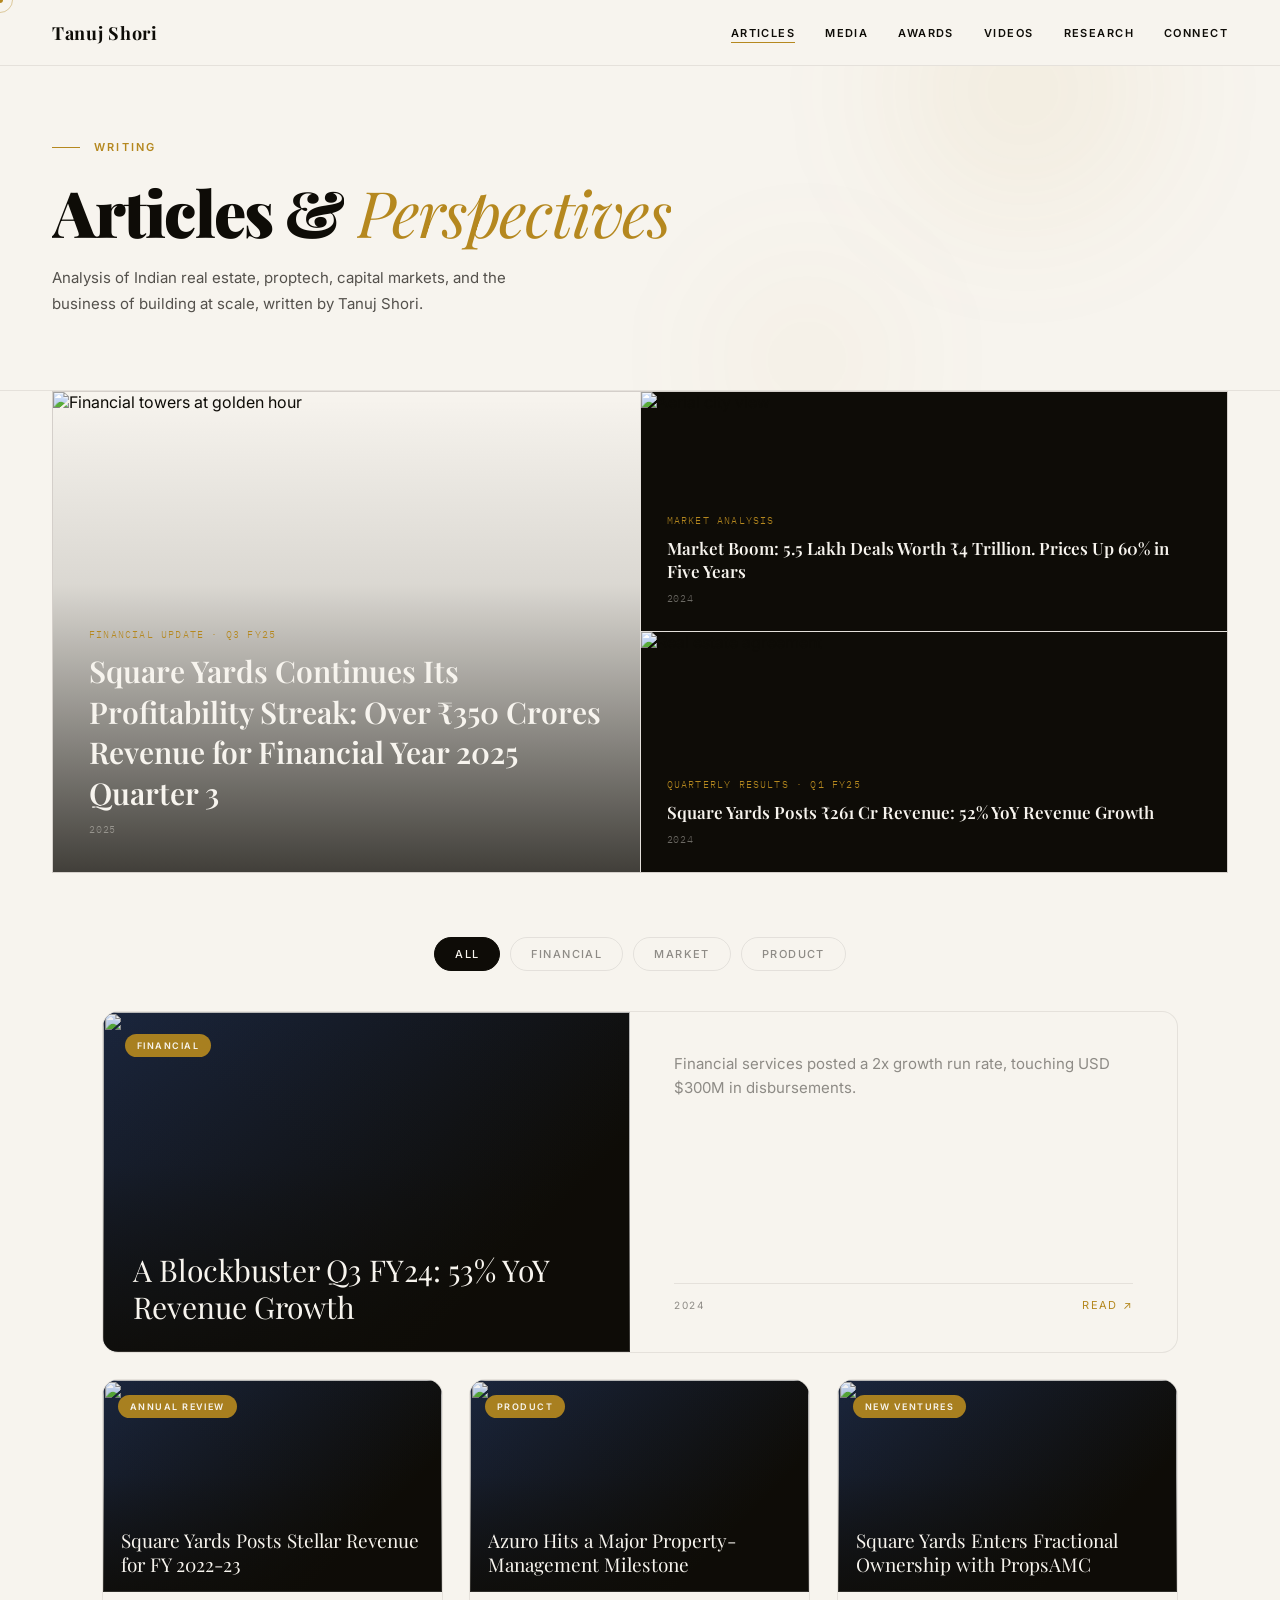
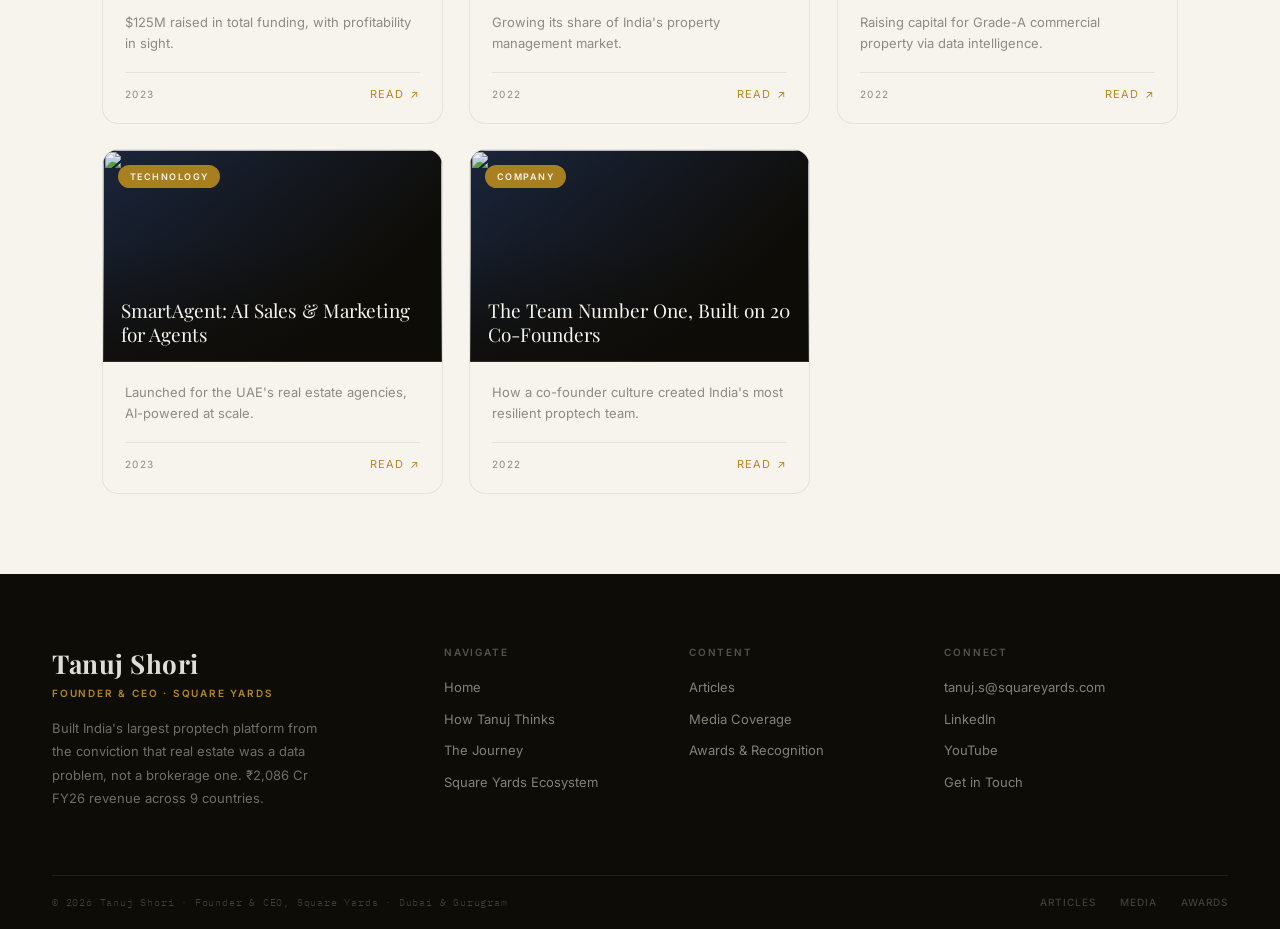
==== commit 59af36f9: "Update articles.html" ====
--- a/articles.html
+++ b/articles.html
@@ -158,7 +158,7 @@
     <div class="feat-big-content">
       <div class="feat-big-cat">Financial Update · Q3 FY25</div>
       <div class="feat-big-title">Square Yards Continues Its Profitability Streak: Over ₹350 Crores Revenue for Financial Year 2025 Quarter 3</div>
-      <div class="feat-big-yr">2025 &nbsp;·&nbsp; Read on tanujshori.com ↗</div>
+      <div class="feat-big-yr">2025</div>
     </div>
   </a>
   <a href="https://www.tanujshori.com/article/market-boom-5-5-lakh-deals-worth-rs-4-trillion-prices-skyrocket-60-percent-in-5-years/" target="_blank" rel="noopener" class="feat-photo">
@@ -216,9 +216,6 @@
   </a>
 </div></div>
 
-<div style="text-align:center;padding:0 var(--pad) 72px;">
-  <a href="https://www.tanujshori.com/article/" target="_blank" rel="noopener" class="btn-ink rv">View All Articles on tanujshori.com ↗</a>
-</div>
 
 <!-- FOOTER -->
 <footer class="footer">
